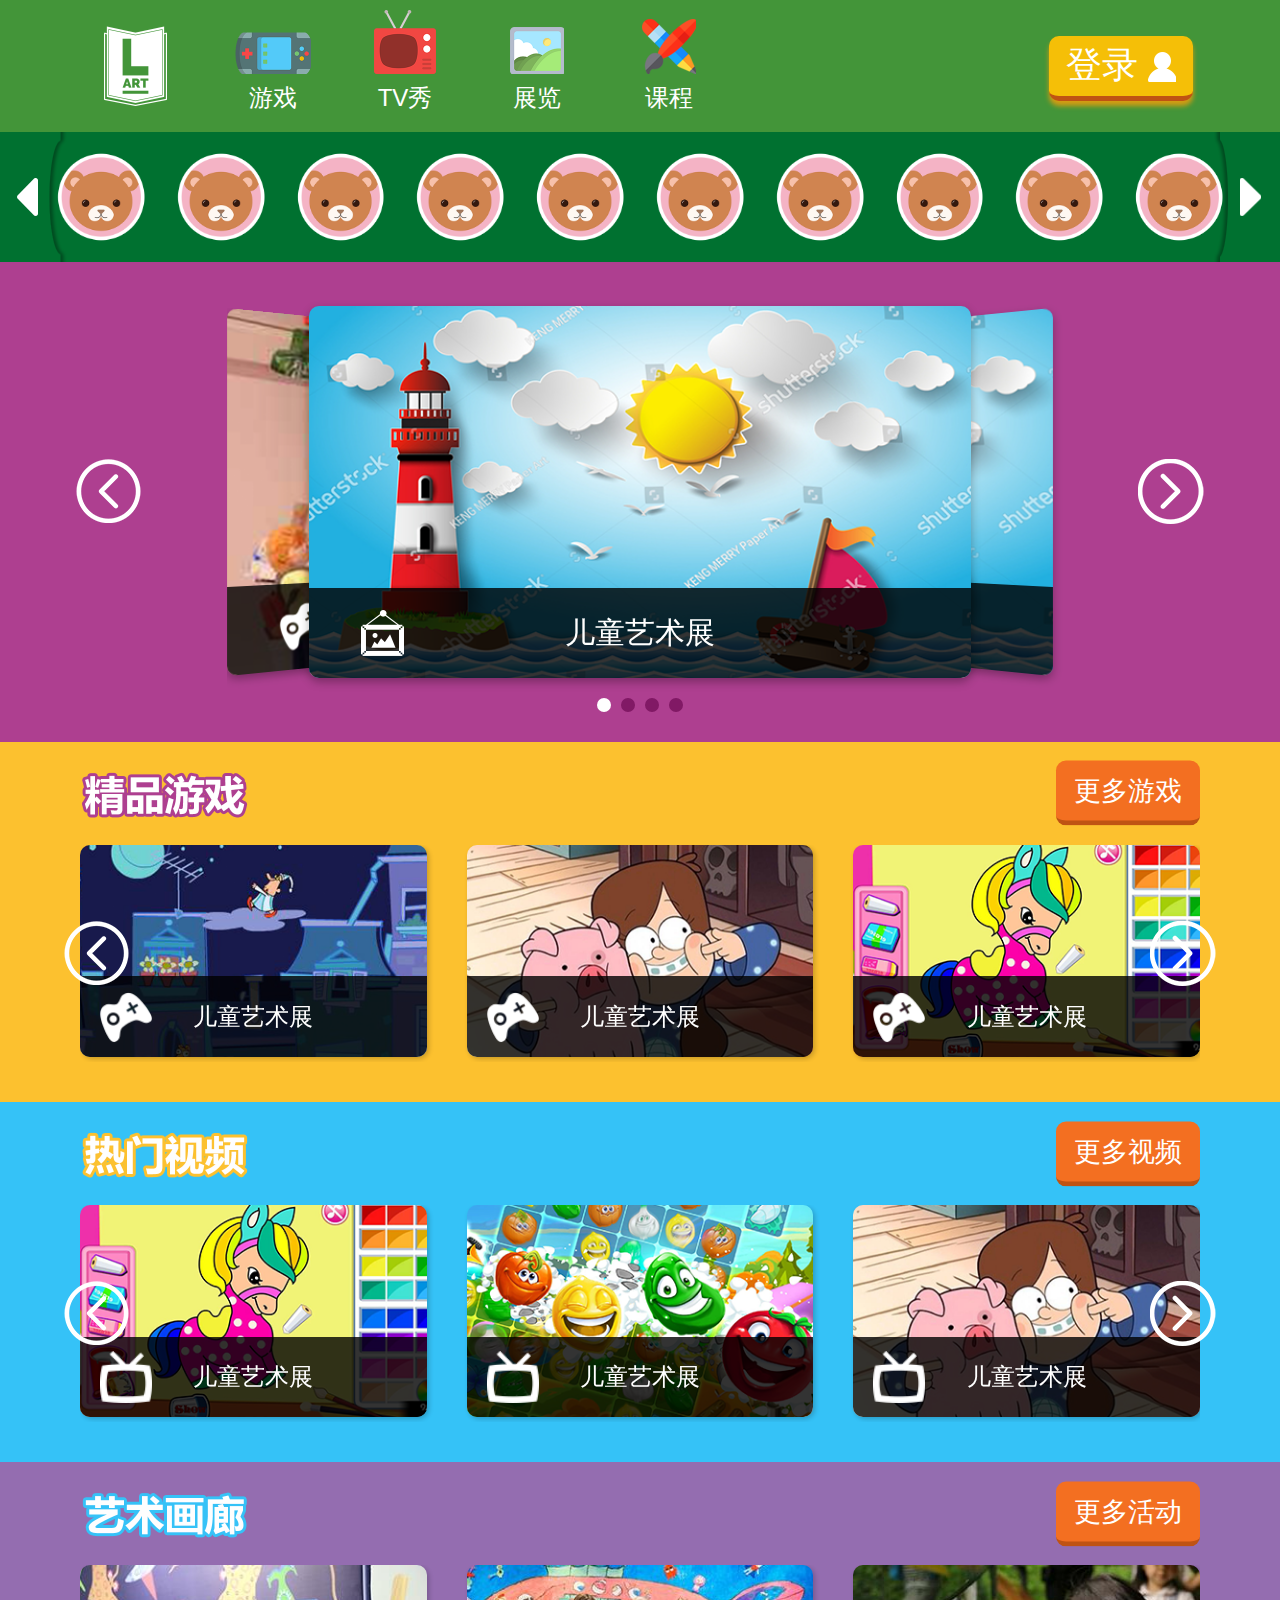
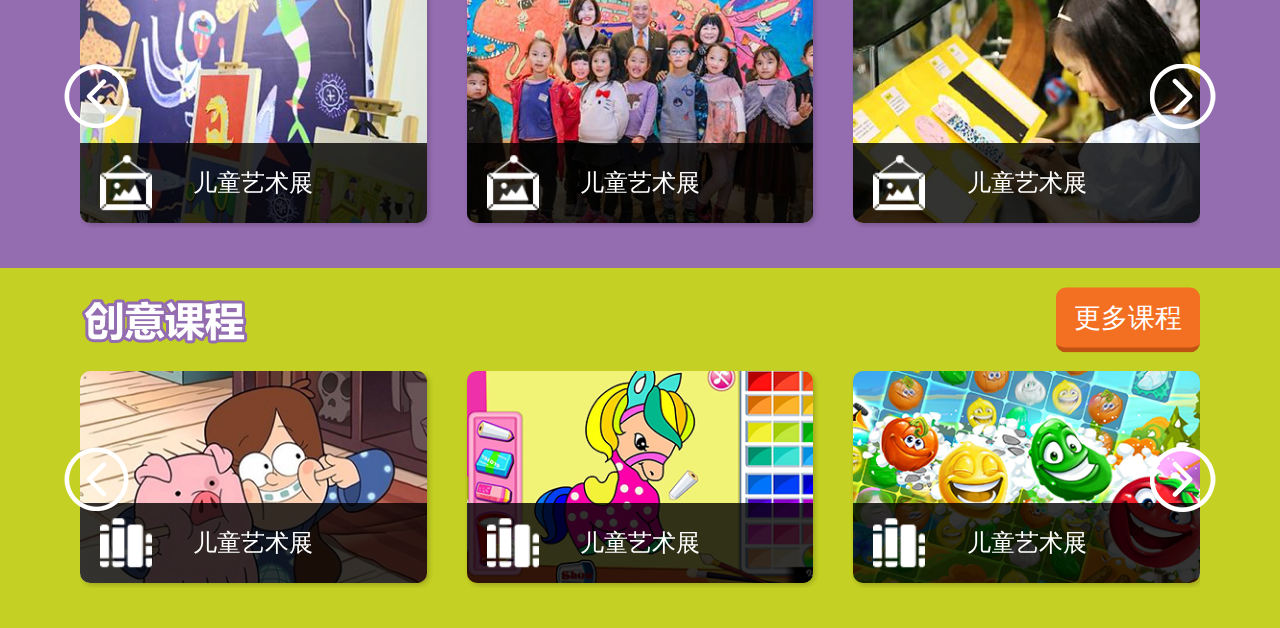
==== index.html @ adcaaec5 "课程和所有课程页面" ====
<!DOCTYPE html>
<html lang="en">
<head>
    <meta charset="UTF-8">
    <meta name="viewport" content="width=device-width, user-scalable=no, initial-scale=1.0, maximum-scale=1.0, minimum-scale=1.0">
    <meta http-equiv="X-UA-Compatible" content="ie=edge" />
    <title>Title</title>
    <link rel="stylesheet" href="./resource/styles/css/common.css">
    <link rel="stylesheet" href="./resource/styles/css/carousel.css">
    <link rel="stylesheet" href="./resource/styles/css/swiper.css">
    <link rel="stylesheet" href="./resource/styles/css/index.css">
    <script type="text/javascript" src="resource/js/modernizr-carousel.js"></script>
    <script src="resource/js/jquery.min.js"></script>
    <script src="resource/js/common/common.js"></script>
    <script src="resource/js/swiper.min.js"></script>
</head>
<body>
    <!--header-->
    <div class="header">
        <div class="header-kids container">
            <div class="navBar fl">
                <div class="logo">
                    <a href="index.html">
                        <img src="resource/images/logo.png" alt="logo">
                    </a>
                </div>
                <ul class="nav-link">
                    <li>
                        <a href="">
                            <i class="nav-icon">
                                <img src="resource/images/game.png" alt="game">
                            </i>
                            <span>游戏</span>
                        </a>
                    </li>
                    <li>
                        <a href="">
                            <i class="nav-icon">
                                <img src="resource/images/video.png" alt="TV">
                            </i>
                            <span>TV秀</span>
                        </a>
                    </li>
                    <li>
                        <a href="">
                            <i class="nav-icon">
                                <img src="resource/images/gallery.png" alt="gallery">
                            </i>
                            <span>展览</span>
                        </a>
                    </li>
                    <li>
                        <a href="lesson.html">
                            <i class="nav-icon">
                                <img src="resource/images/course.png" alt="course">
                            </i>
                            <span>课程</span>
                        </a>
                    </li>
                </ul>
            </div>
            <div class="login fr">
                <a href="login.html" class="btn kids-btn login-btn">
                    <span>登录</span>
                    <i>
                        <img src="resource/images/login-user.png" alt="i-user">
                    </i>
                </a>
            </div>
        </div>
    </div>
    <!--navigation-->
    <div class="kids-nav">
        <div class="swiper-container" id="topNav">
            <div class="swiper-wrapper">
                <div class="swiper-slide">
                    <a href="video.html">
                        <img src="resource/images/navbar1.png">
                    </a>
                </div>
                <div class="swiper-slide">
                    <a href="video.html">
                        <img src="resource/images/navbar1.png">
                    </a>
                </div>
                <div class="swiper-slide">
                    <a href="video.html">
                        <img src="resource/images/navbar1.png">
                    </a>
                </div>
                <div class="swiper-slide">
                    <a href="video.html">
                        <img src="resource/images/navbar1.png">
                    </a>
                </div>
                <div class="swiper-slide">
                    <a href="video.html">
                        <img src="resource/images/navbar1.png">
                    </a>
                </div>
                <div class="swiper-slide">
                    <a href="video.html">
                        <img src="resource/images/navbar1.png">
                    </a>
                </div>
                <div class="swiper-slide">
                    <a href="video.html">
                        <img src="resource/images/navbar1.png">
                    </a>
                </div>
                <div class="swiper-slide">
                    <a href="video.html">
                        <img src="resource/images/navbar1.png">
                    </a>
                </div>
                <div class="swiper-slide">
                    <a href="video.html">
                        <img src="resource/images/navbar1.png">
                    </a>
                </div>
                <div class="swiper-slide">
                    <a href="video.html">
                        <img src="resource/images/navbar1.png">
                    </a>
                </div>
                <div class="swiper-slide">
                    <a href="video.html">
                        <img src="resource/images/navbar1.png">
                    </a>
                </div>
            </div>
            <!-- Add Arrows -->
            <div class="page-Arrows">
                <span class="swiper-button-next">
                    <i class="i-arrows"></i>
                </span>
                <span class="swiper-button-prev">
                    <i class="i-arrows"></i>
                </span>
            </div>
        </div>
        <script type="text/javascript">
            var swiperNav = new Swiper('#topNav', {
                slidesPerView: 9,
                spaceBetween: 30,
                slidesPerGroup: 3,
                loop: false,
                loopFillGroupWithBlank: true,
                freeMode: true,
                pagination: {
                    el: '.swiper-pagination',
                    clickable: true,
                },
                breakpoints: {
                    1920:{
                        slidesPerView: 10,
                        spaceBetween: 30,
                    },
                    1200:{
                        slidesPerView: 8,
                        spaceBetween: 30,
                    },
                    1024: {
                        slidesPerView: 7,
                        spaceBetween: 20,
                    },
                    768: {
                        slidesPerView: 7,
                        spaceBetween: 20,
                    },
                    640: {
                        slidesPerView: 5,
                        spaceBetween: 20,
                    },
                    320: {
                        slidesPerView: 5,
                        spaceBetween: 20,
                    }
                },
                navigation: {
                    nextEl: '.swiper-button-next',
                    prevEl: '.swiper-button-prev',
                },
            });
            // set navbar img height
            $('#topNav .swiper-wrapper .swiper-slide a img').css({'width': '100%'});
        </script>
    </div>
    <!--banner-->
    <div class="banner">
        <div id="dg-container" class="dg-container container">
            <div class="dg-wrapper">
                <a href="#">
                    <p class="img_part">
                        <img src="resource/images/banner/banner1.png">
                    </p>
                    <p class="title">
                        <img src="resource/images/i-gallery.png">
                        <span>儿童艺术展</span>
                    </p>
                </a>
                <a href="#">
                    <p class="img_part">
                        <img src="resource/images/banner/banner1.png">
                    </p>
                    <p class="title">
                        <img src="resource/images/i-gallery.png">
                        <span>儿童艺术展</span>
                    </p>
                </a>
                <a href="#">
                    <p class="img_part">
                        <img src="resource/images/banner/banner2.png">
                    </p>
                    <p class="title">
                        <img src="resource/images/i-video.png">
                        <span>儿童艺术展</span>
                    </p>
                </a>
                <a href="#">
                    <p class="img_part">
                        <img src="resource/images/banner/banner3.png">
                    </p>
                    <p class="title">
                        <img src="resource/images/i-game.png">
                        <span>儿童艺术展</span>
                    </p>
                </a>
            </div>
            <nav>
                <span class="dg-prev"></span>
                <span class="dg-next"></span>
            </nav>
            <ul class="page-circle"></ul>
        </div>
        <script type="text/javascript">
            //设置bannner轮播的高度
            if(!IsPC()){
                var res= $('#dg-container .dg-wrapper a');
                res.parent().css('height',res.height());
            }
        </script>
    </div>
    <!--greatest games-->
    <div class="category best-games">
        <div class="scope container">
            <div class="title">
                <p>
                    <img src="resource/images/best-games.png">
                </p>
                <a href="video.html" class="btn kids-btn">更多游戏</a>
            </div>
            <div class="scope-slider">
                <div class="swiper-container" id="games">
                    <div class="swiper-wrapper">
                        <div class="swiper-slide">
                            <a href="video.html">
                                <p class="image">
                                    <img src="resource/images/k5.png">
                                </p>
                                <p class="text">
                                    <img src="resource/images/i-game.png">
                                    <span>儿童艺术展</span>
                                </p>
                            </a>
                        </div>
                        <div class="swiper-slide">
                            <a href="video.html">
                                <p class="image">
                                    <img src="resource/images/k1.png">
                                </p>
                                <p class="text">
                                    <img src="resource/images/i-game.png">
                                    <span>儿童艺术展</span>
                                </p>
                            </a>
                        </div>
                        <div class="swiper-slide">
                            <a href="video.html">
                                <p class="image">
                                    <img src="resource/images/k2.png">
                                </p>
                                <p class="text">
                                    <img src="resource/images/i-game.png">
                                    <span>儿童艺术展</span>
                                </p>
                            </a>
                        </div>
                    </div>
                    <!-- Add Arrows -->
                    <div class="swiper-button-next"></div>
                    <div class="swiper-button-prev"></div>
                </div>
                <!--add btn-->
                <label class="prev-btn"></label>
                <label class="next-btn"></label>
            </div>
        </div>
    </div>
    <!--hot videos-->
    <div class="category hot-videos">
        <div class="scope container">
            <div class="title">
                <p>
                    <img src="resource/images/hot-videos.png">
                </p>
                <a href="#" class="btn kids-btn">更多视频</a>
            </div>
            <div class="scope-slider">
                <div class="swiper-container" id="videos">
                    <div class="swiper-wrapper">
                        <div class="swiper-slide">
                            <a href="video.html">
                                <p class="image">
                                    <img src="resource/images/k2.png">
                                </p>
                                <p class="text">
                                    <img src="resource/images/i-video.png">
                                    <span>儿童艺术展</span>
                                </p>
                            </a>
                        </div>
                        <div class="swiper-slide">
                            <a href="video.html">
                                <p class="image">
                                    <img src="resource/images/k4.png">
                                </p>
                                <p class="text">
                                    <img src="resource/images/i-video.png">
                                    <span>儿童艺术展</span>
                                </p>
                            </a>
                        </div>
                        <div class="swiper-slide">
                            <a href="video.html">
                                <p class="image">
                                    <img src="resource/images/k1.png">
                                </p>
                                <p class="text">
                                    <img src="resource/images/i-video.png">
                                    <span>儿童艺术展</span>
                                </p>
                            </a>
                        </div>
                    </div>
                    <!-- Add Arrows -->
                    <div class="swiper-button-next"></div>
                    <div class="swiper-button-prev"></div>
                </div>
                <!--add btn-->
                <label class="prev-btn"></label>
                <label class="next-btn"></label>
            </div>
        </div>
    </div>
    <!--art gallery-->
    <div class="category art-gallery">
        <div class="scope container">
            <div class="title">
                <p>
                    <img src="resource/images/art-gallery.png">
                </p>
                <a href="#" class="btn kids-btn">更多活动</a>
            </div>
            <div class="scope-slider">
                <div class="swiper-container" id="gallery">
                    <div class="swiper-wrapper">
                        <div class="swiper-slide">
                            <a href="video.html">
                                <p class="image">
                                    <img src="resource/images/gallery-1.jpg">
                                </p>
                                <p class="text">
                                    <img src="resource/images/i-gallery.png">
                                    <span>儿童艺术展</span>
                                </p>
                            </a>
                        </div>
                        <div class="swiper-slide">
                            <a href="video.html">
                                <p class="image">
                                    <img src="resource/images/gallery-2.jpg">
                                </p>
                                <p class="text">
                                    <img src="resource/images/i-gallery.png">
                                    <span>儿童艺术展</span>
                                </p>
                            </a>
                        </div>
                        <div class="swiper-slide">
                            <a href="video.html">
                                <p class="image">
                                    <img src="resource/images/gallery-3.jpg">
                                </p>
                                <p class="text">
                                    <img src="resource/images/i-gallery.png">
                                    <span>儿童艺术展</span>
                                </p>
                            </a>
                        </div>
                    </div>
                    <!-- Add Arrows -->
                    <div class="swiper-button-next"></div>
                    <div class="swiper-button-prev"></div>
                </div>
                <!--add btn-->
                <label class="prev-btn"></label>
                <label class="next-btn"></label>
            </div>
        </div>
    </div>
    <!--creative course-->
    <div class="category creative-course">
        <div class="scope container">
            <div class="title">
                <p>
                    <img src="resource/images/creative-course.png">
                </p>
                <a href="#" class="btn kids-btn">更多课程</a>
            </div>
            <div class="scope-slider">
                <div class="swiper-container" id="course">
                    <div class="swiper-wrapper">
                        <div class="swiper-slide">
                            <a href="video.html">
                                <p class="image">
                                    <img src="resource/images/k1.png">
                                </p>
                                <p class="text">
                                    <img src="resource/images/i-course.png">
                                    <span>儿童艺术展</span>
                                </p>
                            </a>
                        </div>
                        <div class="swiper-slide">
                            <a href="video.html">
                                <p class="image">
                                    <img src="resource/images/k2.png">
                                </p>
                                <p class="text">
                                    <img src="resource/images/i-course.png">
                                    <span>儿童艺术展</span>
                                </p>
                            </a>
                        </div>
                        <div class="swiper-slide">
                            <a href="video.html">
                                <p class="image">
                                    <img src="resource/images/k4.png">
                                </p>
                                <p class="text">
                                    <img src="resource/images/i-course.png">
                                    <span>儿童艺术展</span>
                                </p>
                            </a>
                        </div>
                    </div>
                    <!-- Add Arrows -->
                    <div class="swiper-button-next"></div>
                    <div class="swiper-button-prev"></div>
                </div>
                <!--add btn-->
                <label class="prev-btn"></label>
                <label class="next-btn"></label>
            </div>
        </div>
    </div>
    <!--footer-->
    <div class="footer"></div>
</body>
</html>
<script src="resource/js/jquery.gallery.js"></script>
<script>
    $('#dg-container').gallery({
        current: 0,
//                autoplay: true,
        interval	: 3000
    });
    // screen onchange
    $(window).resize(function(){
        if(!IsPC()){
            var res= $('#dg-container .dg-wrapper a');
            res.parent().css('height',res.height());
        }
    });
    var swiperObj={
        slidesPerView: 2.5,
        spaceBetween: 40,
        slidesPerGroup: 1,
        loop: false,
        loopFillGroupWithBlank: true,
        freeMode: true,
        pagination: {
            el: '.swiper-pagination',
            clickable: true,
        },
        navigation: {
            nextEl: '.swiper-button-next',
            prevEl: '.swiper-button-prev',
        },
    };
    if (IsPC()){
        swiperObj.slidesPerView=3;
    }
    var swiperGames = new Swiper('#games',swiperObj);
    var swiperVideo = new Swiper('#videos',swiperObj);
    var swiperGallery = new Swiper('#gallery',swiperObj);
    var swiperCourse = new Swiper('#course',swiperObj);
    //category click
    $('.category .scope-slider label.prev-btn').click(function () {
       $(this).parent().find('.swiper-button-prev').click();
    });
    $('.category .scope-slider label.next-btn').click(function () {

        $(this).parent().find('.swiper-button-next').click();
    });
    //category a tag delay 0.3s jump
    $('.category .scope .title a').attr('onclick','return false').on('click',function () {
        var res=$(this).attr('href');
        setTimeout(function () {
            location.href='/'+res;
        },300)

    });
</script>
---- resource/styles/css/common.css ----
body,
ol,
ul,
h1,
h2,
h3,
h4,
h5,
h6,
div,
p,
span,
th,
td,
dl,
dd,
form,
fieldset,
legend,
input,
textarea,
select {
  margin: 0;
  padding: 0;
  box-sizing: border-box;
}
body {
  font-family: "微软雅黑", Microsoft YaHei, Arial, sans-serif;
  font-size: 16px;
  color: #fff;
  -webkit-text-size-adjust: 100%;
}
h1,
h2,
h3,
h4,
h5,
h6 {
  font-weight: normal;
}
a {
  color: #fff;
  text-decoration: none;
}
a:hover {
  color: #fff;
  text-decoration: none;
}
ul,
ol {
  list-style: none;
  text-align: center;
}
img {
  border: 0;
  vertical-align: middle;
}
table {
  border-collapse: collapse;
  border-spacing: 0;
}
p {
  word-wrap: break-word;
}
.fr {
  float: right;
}
.fl {
  float: left;
}
.clearfix:after {
  content: "";
  display: block;
  height: 0;
  clear: both;
}
textarea {
  overflow: auto;
  resize: none;
}
input {
  height: 40px;
  padding: 10px 20px;
}
input,
textarea {
  outline: none;
}
.btn {
  display: inline-block;
  cursor: pointer;
  text-align: center;
  vertical-align: middle;
  white-space: nowrap;
}
.kids-btn {
  width: 144px;
  height: 60px;
  line-height: 60px;
  font-size: 27px;
  background: #F36F21;
  border-bottom: 5px solid #BF5313;
  border-radius: 10px;
  -webkit-transition: all 0.1s;
  transition: all 0.1s;
}
.kids-btn:active {
  border-bottom-width: 0;
}
.btn-lg {
  padding: 15px 30px;
  font-size: 24px;
  border-radius: 6px;
}
.btn-md {
  padding: 10px 20px;
  font-size: 18px;
  border-radius: 5px;
}
.btn-sm {
  padding: 5px 10px;
  border-radius: 4px;
}
@media (min-width: 1025px) {
  .container {
    width: 1200px;
    margin: 0 auto;
  }
  a,
  img,
  button,
  span,
  label,
  input,
  textarea {
    -webkit-tap-highlight-color: rgba(255, 255, 255, 0);
  }
  .header {
    background: #439539;
  }
  .header .header-kids {
    width: 90%;
    margin: 0 auto;
    height: 132px;
  }
  .header .header-kids .navBar {
    height: 90px;
  }
  .header .header-kids .navBar .logo {
    float: left;
    margin: 26px 40px 0 40px;
  }
  .header .header-kids .navBar .logo a {
    display: block;
  }
  .header .header-kids .navBar .logo a img {
    height: 80px;
  }
  .header .header-kids .navBar .nav-link {
    float: left;
  }
  .header .header-kids .navBar .nav-link li {
    float: left;
  }
  .header .header-kids .navBar .nav-link li a {
    display: block;
    height: 132px;
  }
  .header .header-kids .navBar .nav-link li a:hover {
    background: #fff;
    color: #007130;
  }
  .header .header-kids .navBar .nav-link li a .nav-icon {
    display: table-cell;
    width: 132px;
    height: 74px;
    text-align: center;
    vertical-align: bottom;
  }
  .header .header-kids .navBar .nav-link li a .nav-icon img {
    height: auto;
  }
  .header .header-kids .navBar .nav-link li a span {
    display: block;
    margin-top: 8px;
    font-size: 24px;
    text-align: center;
  }
  .header .header-kids .login {
    margin: 36px 23px 0 0;
  }
  .header .header-kids .login a {
    line-height: 57px;
    font-size: 36px;
    background: #F5BF07;
    box-shadow: 0 5px 5px #D59C12;
  }
  .header .header-kids .login a:hover {
    background: #e1b41b;
  }
  .kids-nav {
    background: #007130;
  }
  .kids-nav .swiper-container {
    width: 100%;
    padding: 20px 56px;
    box-sizing: border-box;
  }
  .kids-nav .swiper-container .swiper-wrapper .swiper-slide a {
    display: block;
  }
  .kids-nav .swiper-container .page-Arrows span {
    width: 68px;
    top: 0;
    height: 100%;
    transform: none;
    text-align: center;
    -webkit-background-size: cover;
    background-size: cover;
  }
  .kids-nav .swiper-container .page-Arrows span i {
    position: absolute;
    width: 21px;
    height: 38px;
    top: 50%;
    transform: translateY(-50%);
  }
  .kids-nav .swiper-container .page-Arrows .swiper-button-next {
    right: -1px;
    background: url("../../images/nav-r-bg.png") no-repeat center;
  }
  .kids-nav .swiper-container .page-Arrows .swiper-button-next .i-arrows {
    right: 20px;
    background: url("../../images/right-angle.png") no-repeat center;
  }
  .kids-nav .swiper-container .page-Arrows .swiper-button-next .i-arrows:active {
    background: url("../../images/right-angle-g.png");
  }
  .kids-nav .swiper-container .page-Arrows .swiper-button-prev {
    left: -1px;
    background: url("../../images/nav-l-bg.png") no-repeat center;
  }
  .kids-nav .swiper-container .page-Arrows .swiper-button-prev .i-arrows {
    left: 18px;
    background: url("../../images/left-angle.png") no-repeat center;
  }
  .kids-nav .swiper-container .page-Arrows .swiper-button-prev .i-arrows:active {
    background: url("../../images/left-angle-g.png");
  }
}
@media (min-width: 768px) and (max-width: 1024px) {
  a,
  img,
  button,
  span,
  label,
  input,
  textarea {
    -webkit-tap-highlight-color: rgba(255, 255, 255, 0);
  }
  .header {
    background: #439539;
  }
  .header .header-kids {
    height: 132px;
  }
  .header .header-kids .navBar {
    height: 90px;
  }
  .header .header-kids .navBar .logo {
    float: left;
    margin: 26px 40px 0 40px;
  }
  .header .header-kids .navBar .logo a {
    display: block;
  }
  .header .header-kids .navBar .logo a img {
    height: 80px;
  }
  .header .header-kids .navBar .nav-link {
    float: left;
  }
  .header .header-kids .navBar .nav-link li {
    float: left;
  }
  .header .header-kids .navBar .nav-link li a {
    display: block;
    height: 132px;
  }
  .header .header-kids .navBar .nav-link li a:hover {
    background: #fff;
    color: #007130;
  }
  .header .header-kids .navBar .nav-link li a .nav-icon {
    display: table-cell;
    width: 132px;
    height: 74px;
    text-align: center;
    vertical-align: bottom;
  }
  .header .header-kids .navBar .nav-link li a .nav-icon img {
    height: auto;
  }
  .header .header-kids .navBar .nav-link li a span {
    display: block;
    margin-top: 8px;
    font-size: 24px;
    text-align: center;
  }
  .header .header-kids .login {
    margin: 36px 23px 0 0;
  }
  .header .header-kids .login a {
    line-height: 57px;
    font-size: 36px;
    background: #F5BF07;
    box-shadow: 0 5px 5px #D59C12;
  }
  .header .header-kids .login a:hover {
    background: #e1b41b;
  }
  .kids-nav {
    background: #007130;
  }
  .kids-nav .swiper-container {
    width: 100%;
    padding: 20px 56px;
    box-sizing: border-box;
  }
  .kids-nav .swiper-container .swiper-wrapper .swiper-slide a {
    display: block;
  }
  .kids-nav .swiper-container .page-Arrows span {
    width: 68px;
    top: 0;
    height: 100%;
    transform: none;
    text-align: center;
    -webkit-background-size: cover;
    background-size: cover;
  }
  .kids-nav .swiper-container .page-Arrows span i {
    position: absolute;
    width: 21px;
    height: 38px;
    top: 50%;
    transform: translateY(-50%);
  }
  .kids-nav .swiper-container .page-Arrows .swiper-button-next {
    right: -1px;
    background: url("../../images/nav-r-bg.png") no-repeat center;
  }
  .kids-nav .swiper-container .page-Arrows .swiper-button-next .i-arrows {
    right: 20px;
    background: url("../../images/right-angle.png") no-repeat center;
  }
  .kids-nav .swiper-container .page-Arrows .swiper-button-next .i-arrows:active {
    background: url("../../images/right-angle-g.png");
  }
  .kids-nav .swiper-container .page-Arrows .swiper-button-prev {
    left: -1px;
    background: url("../../images/nav-l-bg.png") no-repeat center;
  }
  .kids-nav .swiper-container .page-Arrows .swiper-button-prev .i-arrows {
    left: 18px;
    background: url("../../images/left-angle.png") no-repeat center;
  }
  .kids-nav .swiper-container .page-Arrows .swiper-button-prev .i-arrows:active {
    background: url("../../images/left-angle-g.png");
  }
}
@media (min-width: 768px) and (max-width: 850px) {
  .header .header-kids .navBar .nav-link li a .nav-icon {
    width: 104px;
  }
}
---- resource/styles/css/carousel.css ----
.dg-container {
	width: 100%;
	padding: 44px 0 64px 0;
	position: relative;
}

.dg-wrapper {
	width: 62%;
	margin: 0 auto;
	position: relative;
	-webkit-transform-style: preserve-3d;
	-moz-transform-style: preserve-3d;
	-o-transform-style: preserve-3d;
	-ms-transform-style: preserve-3d;
	transform-style: preserve-3d;
	-webkit-perspective: 1000px;
	-moz-perspective: 1000px;
	-o-perspective: 1000px;
	-ms-perspective: 1000px;
	perspective: 1000px;
}

.dg-wrapper a {
	width: 100%;
	display: block;
	position: absolute;
	left: 0;
	top: 0;
	border-radius: 10px;
	overflow: hidden;
	box-shadow: 0px 4px 10px rgba(0,0,0,0.3);
}

.dg-wrapper a.dg-transition {
	-webkit-transition: all 0.5s ease-in-out;
	-moz-transition: all 0.5s ease-in-out;
	-o-transition: all 0.5s ease-in-out;
	-ms-transition: all 0.5s ease-in-out;
	transition: all 0.5s ease-in-out;
}
.dg-wrapper a img {
	display: block;
	width: 100%;
}

.dg-wrapper a div {
	font-style: italic;
	text-align: center;
	line-height: 50px;
	text-shadow: 1px 1px 1px rgba(255,255,255,0.5);
	color: #333;
	font-size: 16px;
	width: 100%;
	bottom: -55px;
	display: none;
	position: absolute;
}

.dg-wrapper a.dg-center div {
	display: block;
}

.dg-container nav {
	/*width: 58px;*/
	/*position: absolute;*/
	/*z-index: 1000;*/
	/*bottom: 40px;*/
	/*left: 50%;*/
	/*margin-left: -29px;*/
}

.dg-container nav span {
	z-index: 9999;
	position: absolute;
	top: 50%;
	cursor: pointer;
	width: 66px;
	height: 66px;
	transform: translateY(-50%);
}
.dg-container nav span:active {
	outline: none;
}
.dg-container nav .dg-prev {
	left: 3%;
	background: transparent url(../../images/banner/prev.png) no-repeat center;
}

.dg-container nav .dg-prev:active {
	background: transparent url(../../images/banner/prev-g.png);
}

.dg-container nav .dg-next {
	right: 3%;
	background: transparent url(../../images/banner/next.png) no-repeat center;
}

.dg-container nav .dg-next:active {
	background: transparent url(../../images/banner/next-g.png);
}

.dg-container .page-circle {
	position: absolute;
	bottom: 28px;
	left: 50%;
	transform: translate(-50%);
}
.dg-container .page-circle li {
	float: left;
	width: 14px;
	height: 14px;
	margin: 0 5px;
	cursor: pointer;
	background: #811965;
	border-radius: 50%;
}
.dg-container .page-circle .active {
	background: #fff;
}
---- resource/styles/css/index.css ----
@media (min-width: 1025px) {
  .banner {
    background: #ae3f90;
    padding: 44px 0 64px 0;
  }
  .banner .dg-container {
    width: 1200px;
    padding: 0;
  }
  .banner .dg-container .dg-wrapper {
    width: 662px;
    height: 372px;
  }
  .banner .dg-container .dg-wrapper a {
    width: 662px;
  }
  .banner .dg-container .dg-wrapper a .title {
    position: absolute;
    width: 100%;
    left: 0;
    bottom: 0;
    background: rgba(0, 0, 0, 0.8);
  }
  .banner .dg-container .dg-wrapper a .title img {
    position: absolute;
    width: auto;
    left: 52px;
    top: 50%;
    transform: translateY(-50%);
  }
  .banner .dg-container .dg-wrapper a .title span {
    display: block;
    width: 100%;
    height: 90px;
    font-size: 30px;
    line-height: 90px;
    text-align: center;
  }
  .banner .dg-container .page-circle {
    bottom: -34px;
  }
  .category {
    padding-bottom: 40px;
    background: #FCC12F;
  }
  .category .scope {
    padding: 0 40px;
  }
  .category .scope .title {
    position: relative;
    overflow: hidden;
    padding: 23px 0 25px 0;
  }
  .category .scope .title p {
    float: left;
    margin-top: 5px;
  }
  .category .scope .title a {
    position: absolute;
    top: 50%;
    right: 0;
    transform: translateY(-50%);
  }
  .category .scope .scope-slider {
    position: relative;
  }
  .category .scope .scope-slider .swiper-container .swiper-wrapper {
    position: relative;
    padding-bottom: 5px;
  }
  .category .scope .scope-slider .swiper-container .swiper-wrapper .swiper-slide {
    border-radius: 10px;
    overflow: hidden;
    box-shadow: 2px 2px 5px rgba(0, 0, 0, 0.2);
  }
  .category .scope .scope-slider .swiper-container .swiper-wrapper .swiper-slide a {
    width: 100%;
    position: relative;
  }
  .category .scope .scope-slider .swiper-container .swiper-wrapper .swiper-slide a p.image img {
    width: 100%;
    vertical-align: bottom;
  }
  .category .scope .scope-slider .swiper-container .swiper-wrapper .swiper-slide a p.text {
    position: absolute;
    width: 100%;
    left: 0;
    bottom: 0;
    padding: 7% 0;
    background: rgba(0, 0, 0, 0.8);
  }
  .category .scope .scope-slider .swiper-container .swiper-wrapper .swiper-slide a p.text img {
    position: absolute;
    width: 15%;
    left: 20px;
    top: 50%;
    transform: translateY(-50%);
  }
  .category .scope .scope-slider .swiper-container .swiper-wrapper .swiper-slide a p.text span {
    display: block;
    font-size: 24px;
  }
  .category .scope .scope-slider .swiper-container .swiper-button-next {
    display: none;
  }
  .category .scope .scope-slider .swiper-container .swiper-button-prev {
    display: none;
  }
  .category .scope .scope-slider label {
    position: absolute;
    width: 66px;
    height: 66px;
    top: 50%;
    z-index: 999;
    cursor: pointer;
    transform: translateY(-50%);
  }
  .category .scope .scope-slider .prev-btn {
    left: -16px;
    background: url("../../images/banner/prev.png") no-repeat center;
  }
  .category .scope .scope-slider .prev-btn:active {
    background: url("../../images/banner/prev-g.png");
  }
  .category .scope .scope-slider .next-btn {
    right: -16px;
    background: url("../../images/banner/next.png") no-repeat center;
  }
  .category .scope .scope-slider .next-btn:active {
    background: url("../../images/banner/next-g.png");
  }
  .hot-videos {
    background: #35C2F7;
  }
  .art-gallery {
    background: #946DB0;
  }
  .creative-course {
    background: #C4D023;
  }
}
@media (min-width: 768px) and (max-width: 1024px) {
  .banner {
    background: #ae3f90;
  }
  .banner .dg-container .dg-wrapper a .title {
    position: absolute;
    width: 100%;
    left: 0;
    bottom: 0;
    background: rgba(0, 0, 0, 0.8);
  }
  .banner .dg-container .dg-wrapper a .title img {
    position: absolute;
    width: auto;
    left: 52px;
    top: 50%;
    transform: translateY(-50%);
  }
  .banner .dg-container .dg-wrapper a .title span {
    display: block;
    width: 100%;
    height: 90px;
    font-size: 30px;
    line-height: 90px;
    text-align: center;
  }
  .category {
    padding-bottom: 40px;
    background: #FCC12F;
  }
  .category .scope {
    padding: 0 40px;
  }
  .category .scope .title {
    position: relative;
    overflow: hidden;
    padding: 23px 0 25px 0;
  }
  .category .scope .title p {
    float: left;
    margin-top: 5px;
  }
  .category .scope .title a {
    position: absolute;
    top: 50%;
    right: 0;
    transform: translateY(-50%);
  }
  .category .scope .scope-slider {
    position: relative;
  }
  .category .scope .scope-slider .swiper-container .swiper-wrapper {
    position: relative;
    padding-bottom: 5px;
  }
  .category .scope .scope-slider .swiper-container .swiper-wrapper .swiper-slide {
    border-radius: 10px;
    overflow: hidden;
    box-shadow: 2px 2px 5px rgba(0, 0, 0, 0.2);
  }
  .category .scope .scope-slider .swiper-container .swiper-wrapper .swiper-slide a {
    position: relative;
  }
  .category .scope .scope-slider .swiper-container .swiper-wrapper .swiper-slide a p.image img {
    width: 100%;
    vertical-align: bottom;
  }
  .category .scope .scope-slider .swiper-container .swiper-wrapper .swiper-slide a p.text {
    position: absolute;
    width: 100%;
    left: 0;
    bottom: 0;
    padding: 7% 0;
    background: rgba(0, 0, 0, 0.8);
  }
  .category .scope .scope-slider .swiper-container .swiper-wrapper .swiper-slide a p.text img {
    position: absolute;
    width: 15%;
    left: 20px;
    top: 50%;
    transform: translateY(-50%);
  }
  .category .scope .scope-slider .swiper-container .swiper-wrapper .swiper-slide a p.text span {
    display: block;
    font-size: 24px;
  }
  .category .scope .scope-slider .swiper-container .swiper-button-next {
    display: none;
  }
  .category .scope .scope-slider .swiper-container .swiper-button-prev {
    display: none;
  }
  .category .scope .scope-slider label {
    position: absolute;
    width: 66px;
    height: 66px;
    top: 50%;
    z-index: 999;
    cursor: pointer;
    transform: translateY(-50%);
  }
  .category .scope .scope-slider .prev-btn {
    left: -16px;
    background: url("../../images/banner/prev.png") no-repeat center;
  }
  .category .scope .scope-slider .prev-btn:active {
    background: url("../../images/banner/prev-g.png");
  }
  .category .scope .scope-slider .next-btn {
    right: -16px;
    background: url("../../images/banner/next.png") no-repeat center;
  }
  .category .scope .scope-slider .next-btn:active {
    background: url("../../images/banner/next-g.png");
  }
  .hot-videos {
    background: #35C2F7;
  }
  .art-gallery {
    background: #946DB0;
  }
  .creative-course {
    background: #C4D023;
  }
}
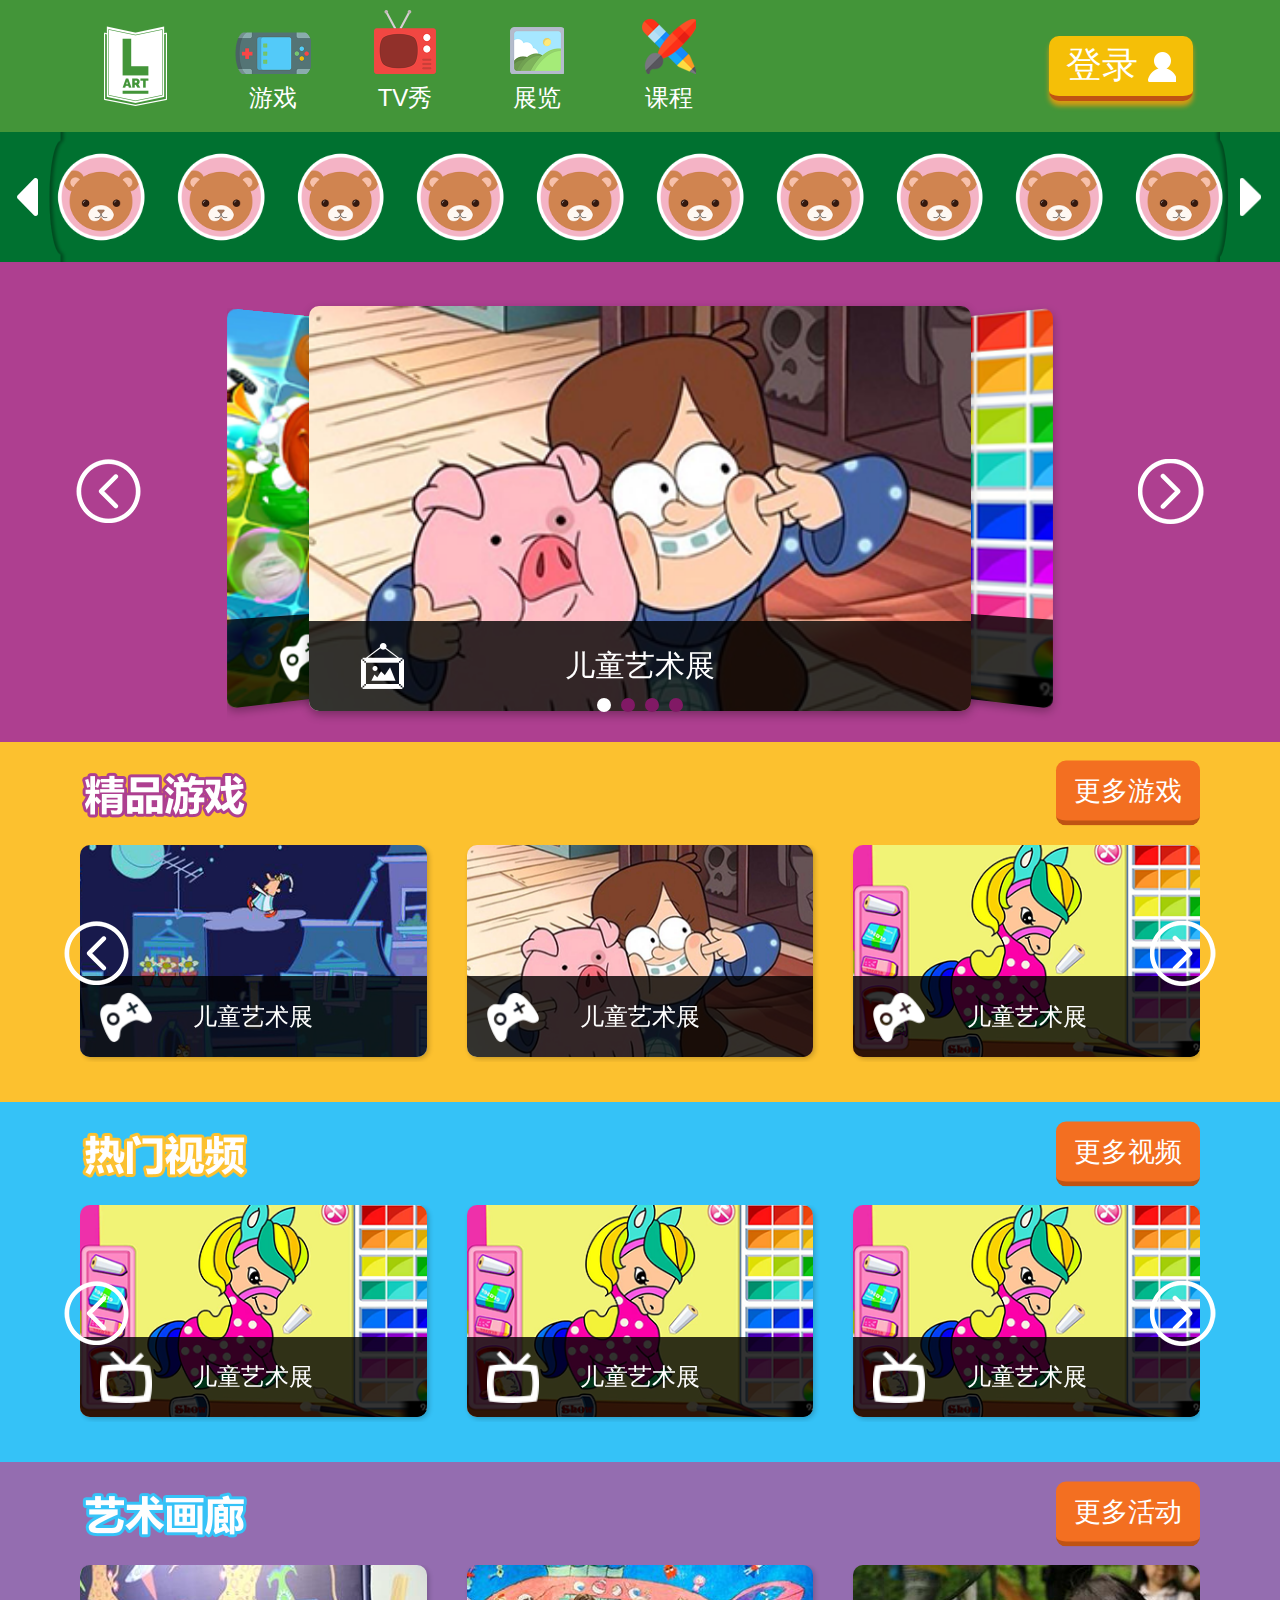
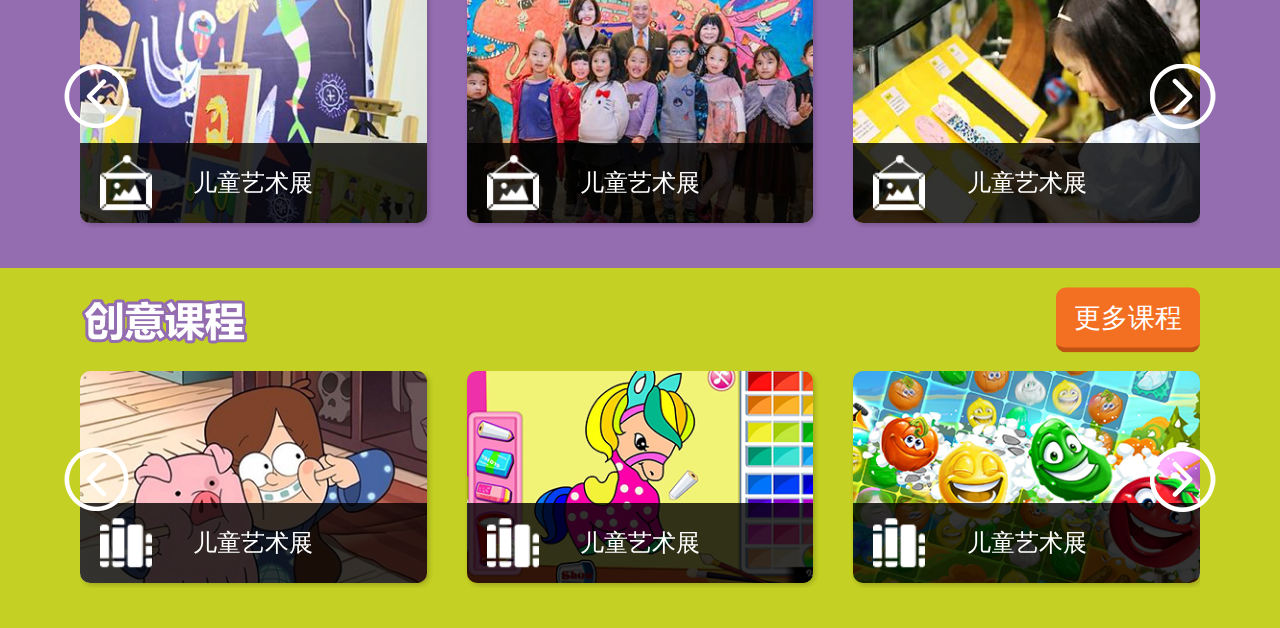
==== commit 3ada43ea: "视频页面播放 课程下拉功能" ====
--- a/index.html
+++ b/index.html
@@ -192,7 +192,7 @@
             <div class="dg-wrapper">
                 <a href="#">
                     <p class="img_part">
-                        <img src="resource/images/banner/banner1.png">
+                        <img src="resource/images/k1.png">
                     </p>
                     <p class="title">
                         <img src="resource/images/i-gallery.png">
@@ -201,7 +201,7 @@
                 </a>
                 <a href="#">
                     <p class="img_part">
-                        <img src="resource/images/banner/banner1.png">
+                        <img src="resource/images/k2.png">
                     </p>
                     <p class="title">
                         <img src="resource/images/i-gallery.png">
@@ -210,7 +210,7 @@
                 </a>
                 <a href="#">
                     <p class="img_part">
-                        <img src="resource/images/banner/banner2.png">
+                        <img src="resource/images/k3.png">
                     </p>
                     <p class="title">
                         <img src="resource/images/i-video.png">
@@ -219,7 +219,7 @@
                 </a>
                 <a href="#">
                     <p class="img_part">
-                        <img src="resource/images/banner/banner3.png">
+                        <img src="resource/images/k4.png">
                     </p>
                     <p class="title">
                         <img src="resource/images/i-game.png">
@@ -309,6 +309,28 @@
             <div class="scope-slider">
                 <div class="swiper-container" id="videos">
                     <div class="swiper-wrapper">
+                        <div class="swiper-slide">
+                            <a href="video.html">
+                                <p class="image">
+                                    <img src="resource/images/k2.png">
+                                </p>
+                                <p class="text">
+                                    <img src="resource/images/i-video.png">
+                                    <span>儿童艺术展</span>
+                                </p>
+                            </a>
+                        </div>
+                        <div class="swiper-slide">
+                            <a href="video.html">
+                                <p class="image">
+                                    <img src="resource/images/k2.png">
+                                </p>
+                                <p class="text">
+                                    <img src="resource/images/i-video.png">
+                                    <span>儿童艺术展</span>
+                                </p>
+                            </a>
+                        </div>
                         <div class="swiper-slide">
                             <a href="video.html">
                                 <p class="image">
@@ -483,22 +505,6 @@
             res.parent().css('height',res.height());
         }
     });
-    var swiperObj={
-        slidesPerView: 2.5,
-        spaceBetween: 40,
-        slidesPerGroup: 1,
-        loop: false,
-        loopFillGroupWithBlank: true,
-        freeMode: true,
-        pagination: {
-            el: '.swiper-pagination',
-            clickable: true,
-        },
-        navigation: {
-            nextEl: '.swiper-button-next',
-            prevEl: '.swiper-button-prev',
-        },
-    };
     if (IsPC()){
         swiperObj.slidesPerView=3;
     }
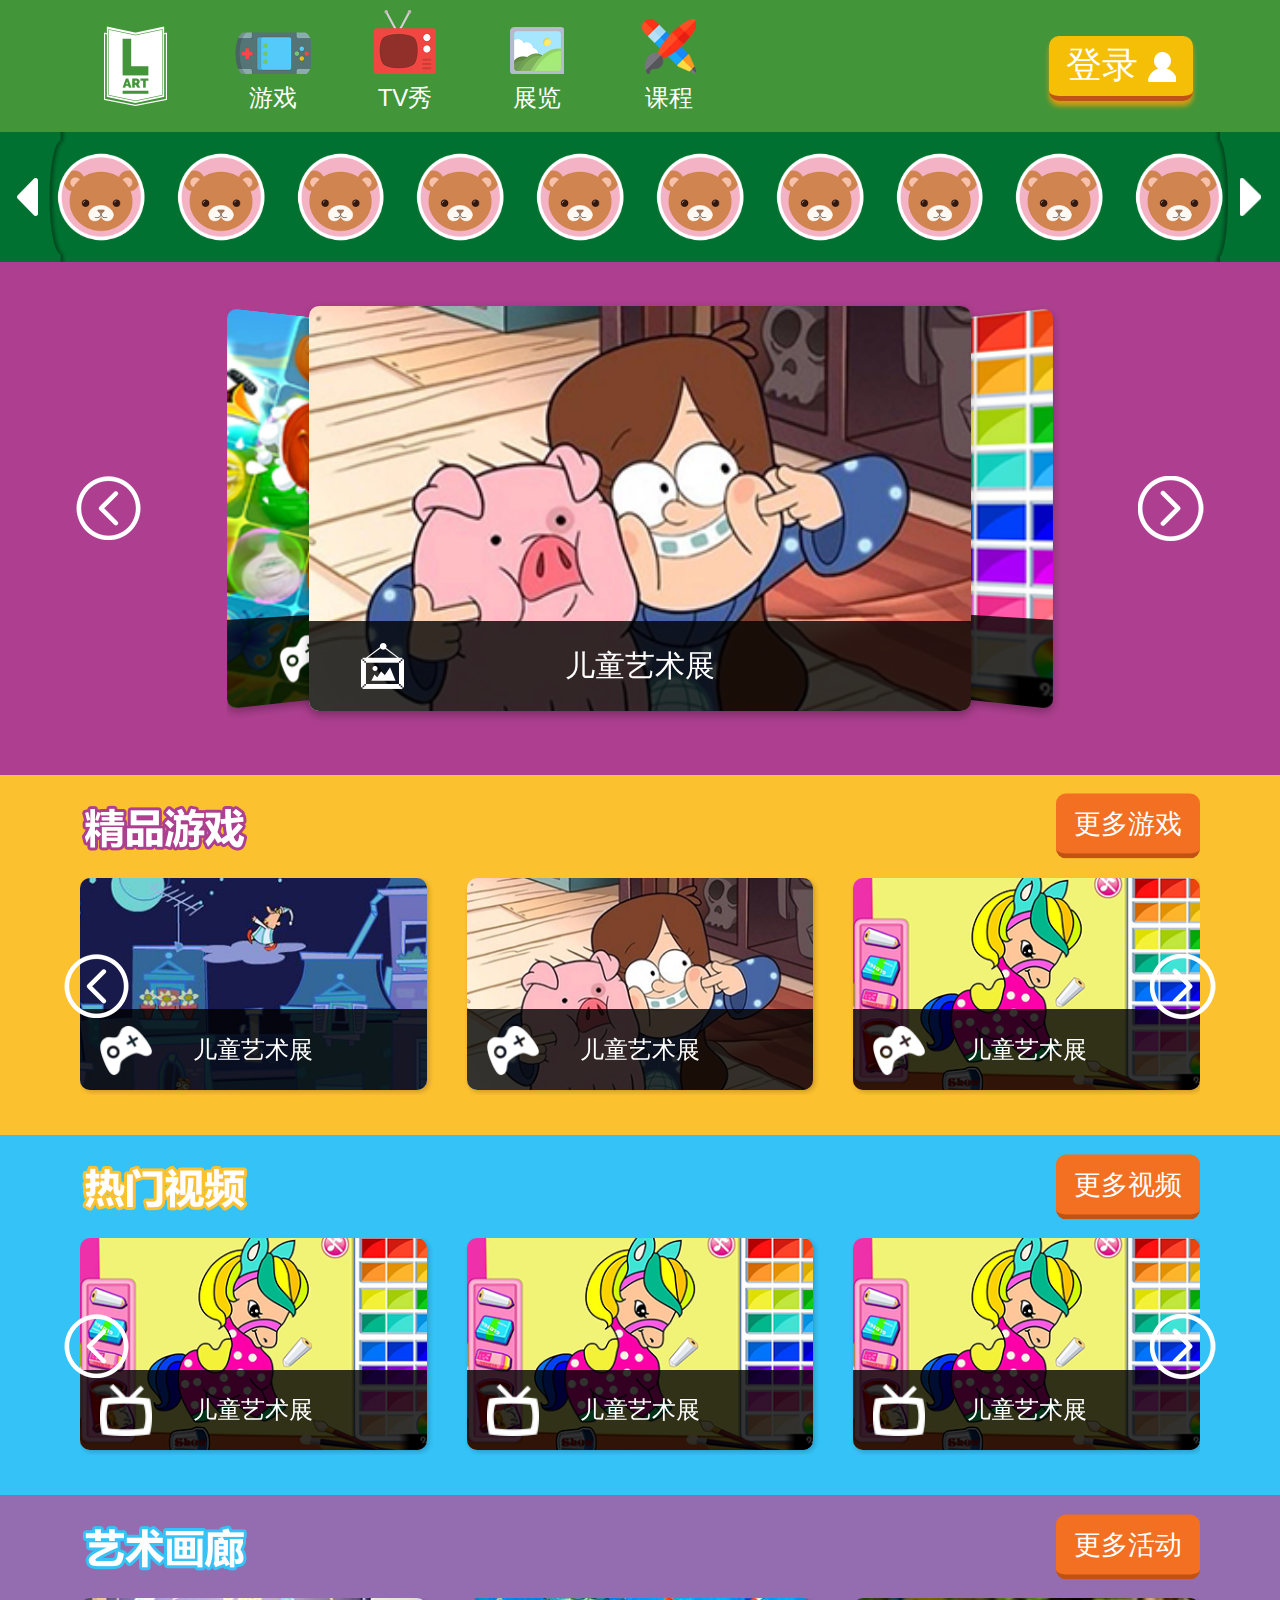
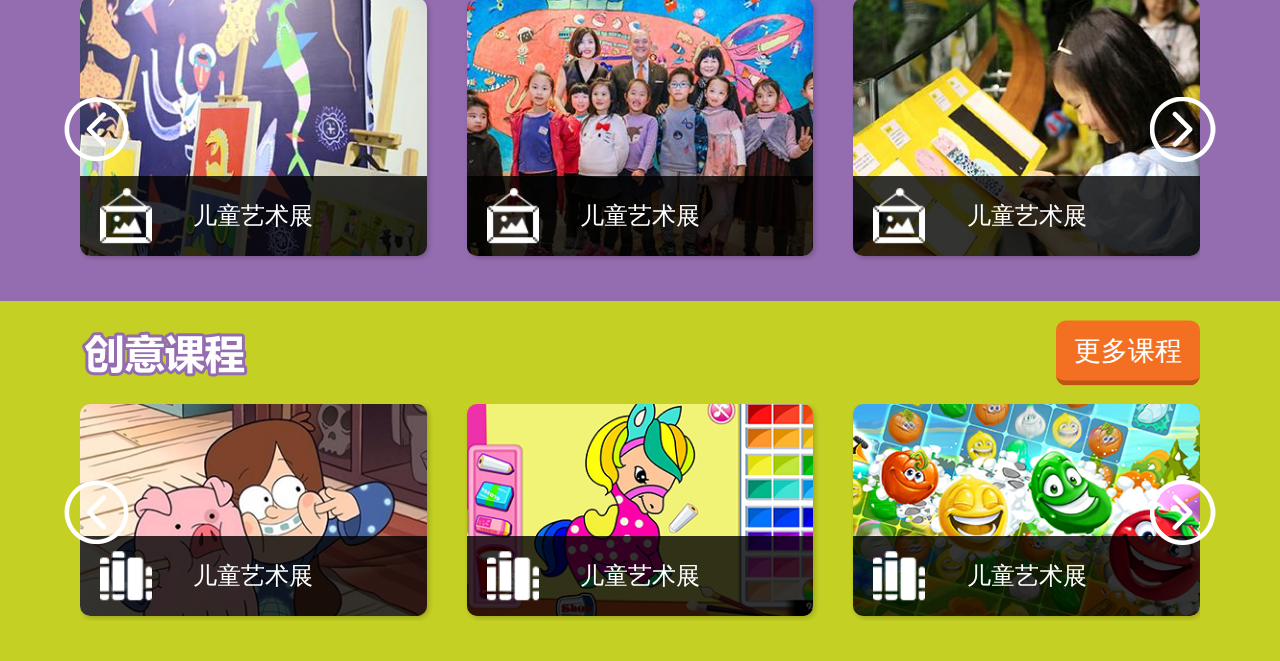
==== commit b179f99c: "gallery 页面" ====
--- a/index.html
+++ b/index.html
@@ -4,15 +4,16 @@
     <meta charset="UTF-8">
     <meta name="viewport" content="width=device-width, user-scalable=no, initial-scale=1.0, maximum-scale=1.0, minimum-scale=1.0">
     <meta http-equiv="X-UA-Compatible" content="ie=edge" />
-    <title>Title</title>
+    <title>首页</title>
     <link rel="stylesheet" href="./resource/styles/css/common.css">
     <link rel="stylesheet" href="./resource/styles/css/carousel.css">
     <link rel="stylesheet" href="./resource/styles/css/swiper.css">
     <link rel="stylesheet" href="./resource/styles/css/index.css">
+    <script src="resource/js/common/common.js"></script>
     <script type="text/javascript" src="resource/js/modernizr-carousel.js"></script>
     <script src="resource/js/jquery.min.js"></script>
-    <script src="resource/js/common/common.js"></script>
     <script src="resource/js/swiper.min.js"></script>
+    <script src="resource/js/jquery.gallery.js"></script>
 </head>
 <body>
     <!--header-->
@@ -233,13 +234,6 @@
             </nav>
             <ul class="page-circle"></ul>
         </div>
-        <script type="text/javascript">
-            //设置bannner轮播的高度
-            if(!IsPC()){
-                var res= $('#dg-container .dg-wrapper a');
-                res.parent().css('height',res.height());
-            }
-        </script>
     </div>
     <!--greatest games-->
     <div class="category best-games">
@@ -491,20 +485,23 @@
     <div class="footer"></div>
 </body>
 </html>
-<script src="resource/js/jquery.gallery.js"></script>
+
 <script>
     $('#dg-container').gallery({
         current: 0,
-//                autoplay: true,
+    //  autoplay: true,
         interval	: 3000
     });
     // screen onchange
+    function bannerAutoHeight () {
+        var res= $('#dg-container .dg-wrapper a');
+        return res.parent().css('height',res.height());
+    }
+    bannerAutoHeight ();
     $(window).resize(function(){
-        if(!IsPC()){
-            var res= $('#dg-container .dg-wrapper a');
-            res.parent().css('height',res.height());
-        }
+        bannerAutoHeight ();
     });
+
     if (IsPC()){
         swiperObj.slidesPerView=3;
     }
@@ -512,20 +509,21 @@
     var swiperVideo = new Swiper('#videos',swiperObj);
     var swiperGallery = new Swiper('#gallery',swiperObj);
     var swiperCourse = new Swiper('#course',swiperObj);
+
     //category click
-    $('.category .scope-slider label.prev-btn').click(function () {
-       $(this).parent().find('.swiper-button-prev').click();
+    $('.scope-slider label.prev-btn').click(function () {
+        $(this).parent().find('.swiper-button-prev').click();
     });
-    $('.category .scope-slider label.next-btn').click(function () {
+    $('.scope-slider label.next-btn').click(function () {
 
         $(this).parent().find('.swiper-button-next').click();
     });
+
     //category a tag delay 0.3s jump
     $('.category .scope .title a').attr('onclick','return false').on('click',function () {
         var res=$(this).attr('href');
         setTimeout(function () {
             location.href='/'+res;
         },300)
-
     });
 </script>
--- a/resource/styles/css/index.css
+++ b/resource/styles/css/index.css
@@ -5,11 +5,11 @@
   }
   .banner .dg-container {
     width: 1200px;
+    height: 405px;
     padding: 0;
   }
   .banner .dg-container .dg-wrapper {
     width: 662px;
-    height: 372px;
   }
   .banner .dg-container .dg-wrapper a {
     width: 662px;
@@ -211,13 +211,13 @@
     width: 100%;
     left: 0;
     bottom: 0;
-    padding: 7% 0;
+    padding: 7% 0 7% 18%;
     background: rgba(0, 0, 0, 0.8);
   }
   .category .scope .scope-slider .swiper-container .swiper-wrapper .swiper-slide a p.text img {
     position: absolute;
     width: 15%;
-    left: 20px;
+    left: 6%;
     top: 50%;
     transform: translateY(-50%);
   }
@@ -264,3 +264,8 @@
     background: #C4D023;
   }
 }
+@media (min-width: 768px) and (max-width: 850px) {
+  .category .scope .scope-slider .swiper-container .swiper-wrapper .swiper-slide a p.text span {
+    font-size: 20px;
+  }
+}
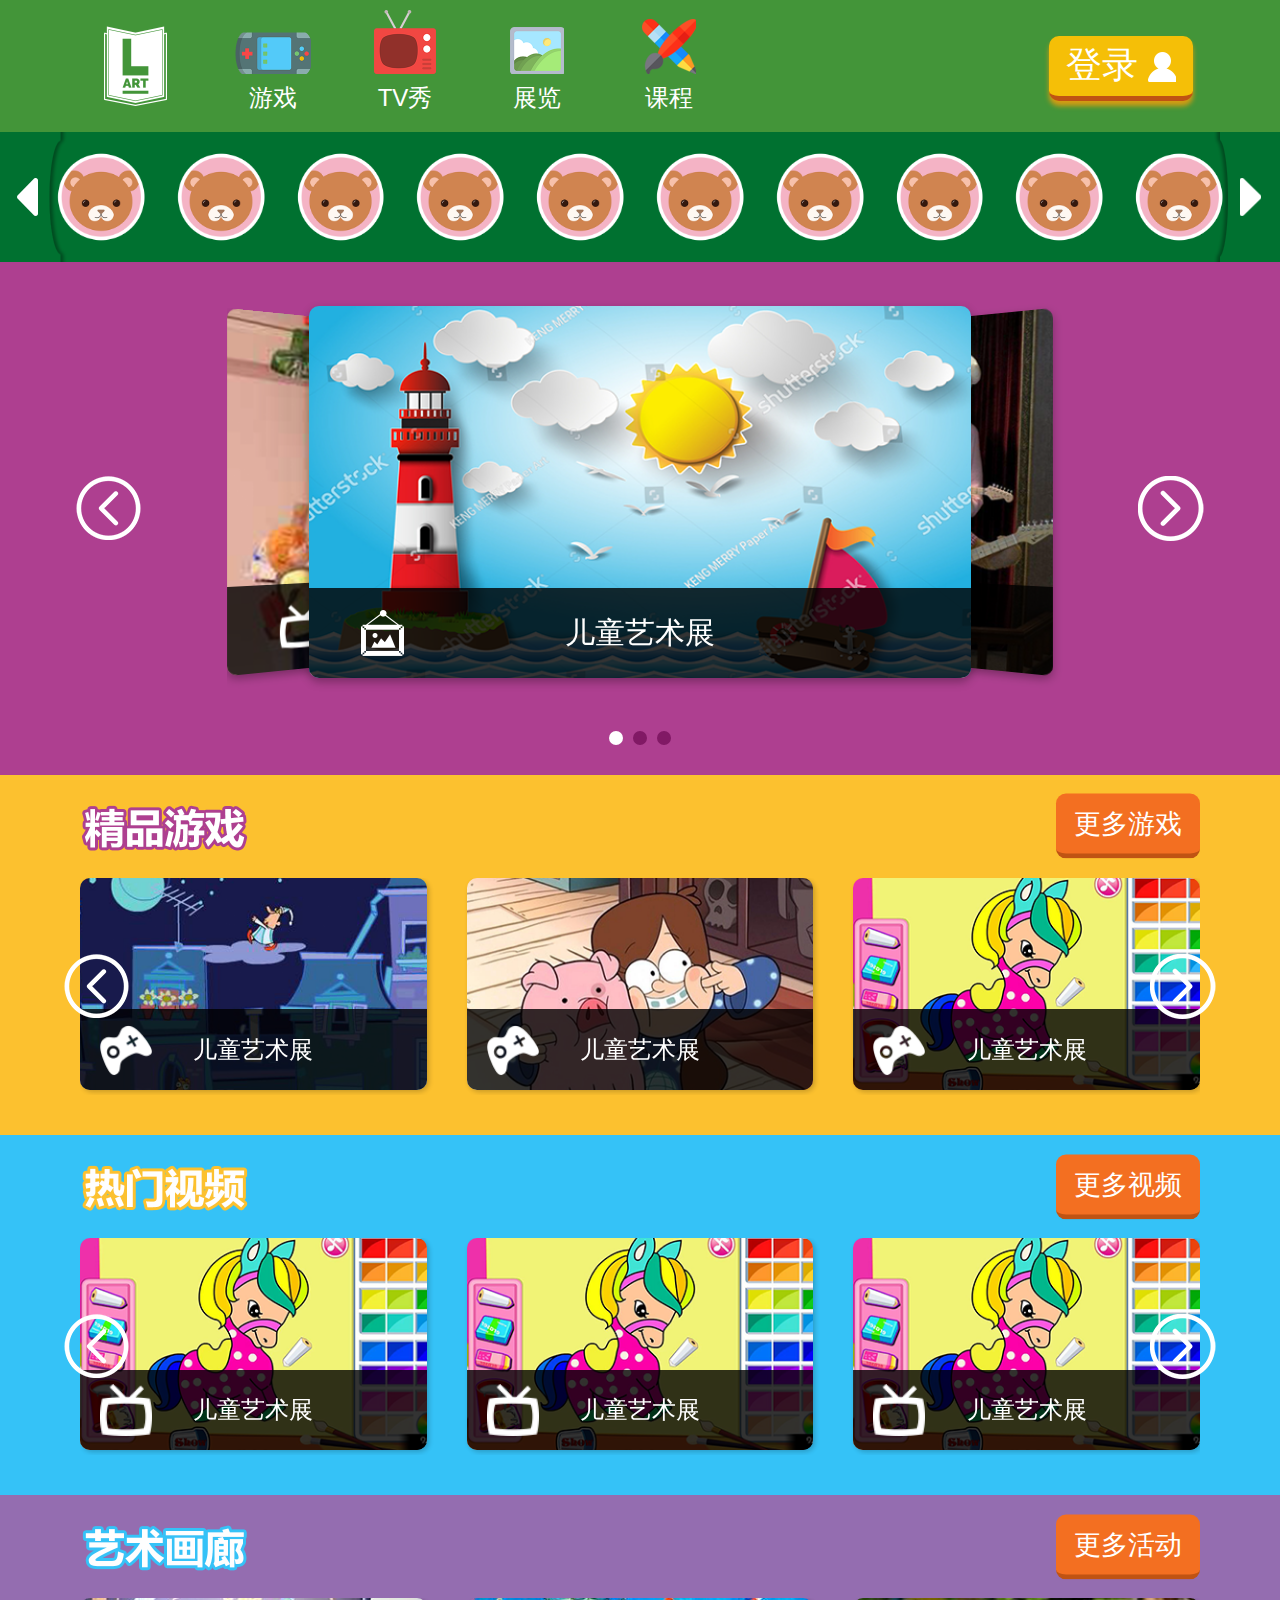
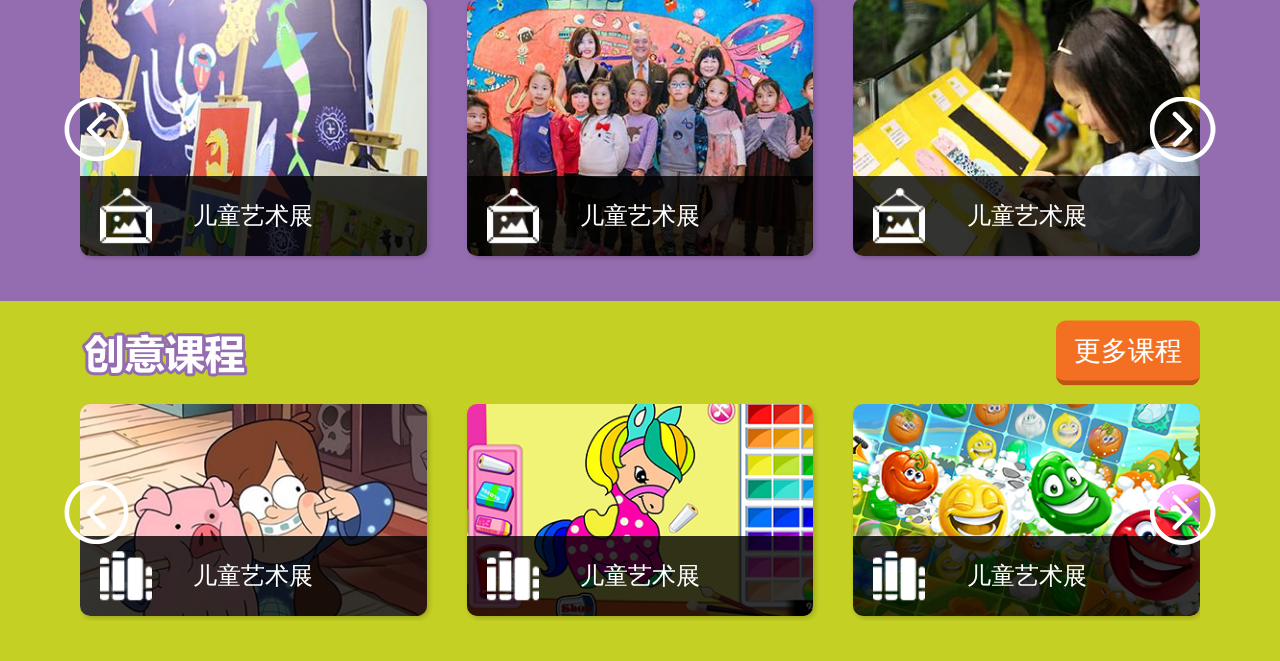
==== commit 81b77781: "gallery article page" ====
--- a/index.html
+++ b/index.html
@@ -5,15 +5,15 @@
     <meta name="viewport" content="width=device-width, user-scalable=no, initial-scale=1.0, maximum-scale=1.0, minimum-scale=1.0">
     <meta http-equiv="X-UA-Compatible" content="ie=edge" />
     <title>首页</title>
-    <link rel="stylesheet" href="./resource/styles/css/common.css">
-    <link rel="stylesheet" href="./resource/styles/css/carousel.css">
-    <link rel="stylesheet" href="./resource/styles/css/swiper.css">
-    <link rel="stylesheet" href="./resource/styles/css/index.css">
-    <script src="resource/js/common/common.js"></script>
-    <script type="text/javascript" src="resource/js/modernizr-carousel.js"></script>
-    <script src="resource/js/jquery.min.js"></script>
-    <script src="resource/js/swiper.min.js"></script>
-    <script src="resource/js/jquery.gallery.js"></script>
+    <link rel="stylesheet" href="./resource/child/styles/css/common.css">
+    <link rel="stylesheet" href="./resource/child/styles/css/carousel.css">
+    <link rel="stylesheet" href="./resource/child/styles/css/swiper.css">
+    <link rel="stylesheet" href="./resource/child/styles/css/index.css">
+    <script src="resource/child/js/common/common.js"></script>
+    <script type="text/javascript" src="resource/child/js/modernizr-carousel.js"></script>
+    <script src="resource/child/js/jquery.min.js"></script>
+    <script src="resource/child/js/swiper.min.js"></script>
+    <script src="resource/child/js/jquery.gallery.js"></script>
 </head>
 <body>
     <!--header-->
@@ -22,14 +22,14 @@
             <div class="navBar fl">
                 <div class="logo">
                     <a href="index.html">
-                        <img src="resource/images/logo.png" alt="logo">
+                        <img src="resource/child/images/logo.png" alt="logo">
                     </a>
                 </div>
                 <ul class="nav-link">
                     <li>
                         <a href="">
                             <i class="nav-icon">
-                                <img src="resource/images/game.png" alt="game">
+                                <img src="resource/child/images/game.png" alt="game">
                             </i>
                             <span>游戏</span>
                         </a>
@@ -37,7 +37,7 @@
                     <li>
                         <a href="">
                             <i class="nav-icon">
-                                <img src="resource/images/video.png" alt="TV">
+                                <img src="resource/child/images/video.png" alt="TV">
                             </i>
                             <span>TV秀</span>
                         </a>
@@ -45,7 +45,7 @@
                     <li>
                         <a href="">
                             <i class="nav-icon">
-                                <img src="resource/images/gallery.png" alt="gallery">
+                                <img src="resource/child/images/gallery.png" alt="gallery">
                             </i>
                             <span>展览</span>
                         </a>
@@ -53,7 +53,7 @@
                     <li>
                         <a href="lesson.html">
                             <i class="nav-icon">
-                                <img src="resource/images/course.png" alt="course">
+                                <img src="resource/child/images/course.png" alt="course">
                             </i>
                             <span>课程</span>
                         </a>
@@ -64,7 +64,7 @@
                 <a href="login.html" class="btn kids-btn login-btn">
                     <span>登录</span>
                     <i>
-                        <img src="resource/images/login-user.png" alt="i-user">
+                        <img src="resource/child/images/login-user.png" alt="i-user">
                     </i>
                 </a>
             </div>
@@ -76,57 +76,57 @@
             <div class="swiper-wrapper">
                 <div class="swiper-slide">
                     <a href="video.html">
-                        <img src="resource/images/navbar1.png">
-                    </a>
-                </div>
-                <div class="swiper-slide">
-                    <a href="video.html">
-                        <img src="resource/images/navbar1.png">
-                    </a>
-                </div>
-                <div class="swiper-slide">
-                    <a href="video.html">
-                        <img src="resource/images/navbar1.png">
-                    </a>
-                </div>
-                <div class="swiper-slide">
-                    <a href="video.html">
-                        <img src="resource/images/navbar1.png">
-                    </a>
-                </div>
-                <div class="swiper-slide">
-                    <a href="video.html">
-                        <img src="resource/images/navbar1.png">
-                    </a>
-                </div>
-                <div class="swiper-slide">
-                    <a href="video.html">
-                        <img src="resource/images/navbar1.png">
-                    </a>
-                </div>
-                <div class="swiper-slide">
-                    <a href="video.html">
-                        <img src="resource/images/navbar1.png">
-                    </a>
-                </div>
-                <div class="swiper-slide">
-                    <a href="video.html">
-                        <img src="resource/images/navbar1.png">
-                    </a>
-                </div>
-                <div class="swiper-slide">
-                    <a href="video.html">
-                        <img src="resource/images/navbar1.png">
-                    </a>
-                </div>
-                <div class="swiper-slide">
-                    <a href="video.html">
-                        <img src="resource/images/navbar1.png">
-                    </a>
-                </div>
-                <div class="swiper-slide">
-                    <a href="video.html">
-                        <img src="resource/images/navbar1.png">
+                        <img src="resource/child/images/navbar1.png">
+                    </a>
+                </div>
+                <div class="swiper-slide">
+                    <a href="video.html">
+                        <img src="resource/child/images/navbar1.png">
+                    </a>
+                </div>
+                <div class="swiper-slide">
+                    <a href="video.html">
+                        <img src="resource/child/images/navbar1.png">
+                    </a>
+                </div>
+                <div class="swiper-slide">
+                    <a href="video.html">
+                        <img src="resource/child/images/navbar1.png">
+                    </a>
+                </div>
+                <div class="swiper-slide">
+                    <a href="video.html">
+                        <img src="resource/child/images/navbar1.png">
+                    </a>
+                </div>
+                <div class="swiper-slide">
+                    <a href="video.html">
+                        <img src="resource/child/images/navbar1.png">
+                    </a>
+                </div>
+                <div class="swiper-slide">
+                    <a href="video.html">
+                        <img src="resource/child/images/navbar1.png">
+                    </a>
+                </div>
+                <div class="swiper-slide">
+                    <a href="video.html">
+                        <img src="resource/child/images/navbar1.png">
+                    </a>
+                </div>
+                <div class="swiper-slide">
+                    <a href="video.html">
+                        <img src="resource/child/images/navbar1.png">
+                    </a>
+                </div>
+                <div class="swiper-slide">
+                    <a href="video.html">
+                        <img src="resource/child/images/navbar1.png">
+                    </a>
+                </div>
+                <div class="swiper-slide">
+                    <a href="video.html">
+                        <img src="resource/child/images/navbar1.png">
                     </a>
                 </div>
             </div>
@@ -193,37 +193,28 @@
             <div class="dg-wrapper">
                 <a href="#">
                     <p class="img_part">
-                        <img src="resource/images/k1.png">
+                        <img src="resource/child/images/banner/banner1.png">
                     </p>
                     <p class="title">
-                        <img src="resource/images/i-gallery.png">
+                        <img src="resource/child/images/i-gallery.png">
                         <span>儿童艺术展</span>
                     </p>
                 </a>
                 <a href="#">
                     <p class="img_part">
-                        <img src="resource/images/k2.png">
+                        <img src="resource/child/images/banner/banner2.png">
                     </p>
                     <p class="title">
-                        <img src="resource/images/i-gallery.png">
+                        <img src="resource/child/images/i-gallery.png">
                         <span>儿童艺术展</span>
                     </p>
                 </a>
                 <a href="#">
                     <p class="img_part">
-                        <img src="resource/images/k3.png">
+                        <img src="resource/child/images/banner/banner3.png">
                     </p>
                     <p class="title">
-                        <img src="resource/images/i-video.png">
-                        <span>儿童艺术展</span>
-                    </p>
-                </a>
-                <a href="#">
-                    <p class="img_part">
-                        <img src="resource/images/k4.png">
-                    </p>
-                    <p class="title">
-                        <img src="resource/images/i-game.png">
+                        <img src="resource/child/images/i-video.png">
                         <span>儿童艺术展</span>
                     </p>
                 </a>
@@ -232,7 +223,11 @@
                 <span class="dg-prev"></span>
                 <span class="dg-next"></span>
             </nav>
-            <ul class="page-circle"></ul>
+            <ul class="page-circle">
+                <li></li>
+                <li></li>
+                <li></li>
+            </ul>
         </div>
     </div>
     <!--greatest games-->
@@ -240,7 +235,7 @@
         <div class="scope container">
             <div class="title">
                 <p>
-                    <img src="resource/images/best-games.png">
+                    <img src="resource/child/images/best-games.png">
                 </p>
                 <a href="video.html" class="btn kids-btn">更多游戏</a>
             </div>
@@ -250,32 +245,32 @@
                         <div class="swiper-slide">
                             <a href="video.html">
                                 <p class="image">
-                                    <img src="resource/images/k5.png">
-                                </p>
-                                <p class="text">
-                                    <img src="resource/images/i-game.png">
-                                    <span>儿童艺术展</span>
-                                </p>
-                            </a>
-                        </div>
-                        <div class="swiper-slide">
-                            <a href="video.html">
-                                <p class="image">
-                                    <img src="resource/images/k1.png">
-                                </p>
-                                <p class="text">
-                                    <img src="resource/images/i-game.png">
-                                    <span>儿童艺术展</span>
-                                </p>
-                            </a>
-                        </div>
-                        <div class="swiper-slide">
-                            <a href="video.html">
-                                <p class="image">
-                                    <img src="resource/images/k2.png">
-                                </p>
-                                <p class="text">
-                                    <img src="resource/images/i-game.png">
+                                    <img src="resource/child/images/k5.png">
+                                </p>
+                                <p class="text">
+                                    <img src="resource/child/images/i-game.png">
+                                    <span>儿童艺术展</span>
+                                </p>
+                            </a>
+                        </div>
+                        <div class="swiper-slide">
+                            <a href="video.html">
+                                <p class="image">
+                                    <img src="resource/child/images/k1.png">
+                                </p>
+                                <p class="text">
+                                    <img src="resource/child/images/i-game.png">
+                                    <span>儿童艺术展</span>
+                                </p>
+                            </a>
+                        </div>
+                        <div class="swiper-slide">
+                            <a href="video.html">
+                                <p class="image">
+                                    <img src="resource/child/images/k2.png">
+                                </p>
+                                <p class="text">
+                                    <img src="resource/child/images/i-game.png">
                                     <span>儿童艺术展</span>
                                 </p>
                             </a>
@@ -296,7 +291,7 @@
         <div class="scope container">
             <div class="title">
                 <p>
-                    <img src="resource/images/hot-videos.png">
+                    <img src="resource/child/images/hot-videos.png">
                 </p>
                 <a href="#" class="btn kids-btn">更多视频</a>
             </div>
@@ -306,54 +301,54 @@
                         <div class="swiper-slide">
                             <a href="video.html">
                                 <p class="image">
-                                    <img src="resource/images/k2.png">
-                                </p>
-                                <p class="text">
-                                    <img src="resource/images/i-video.png">
-                                    <span>儿童艺术展</span>
-                                </p>
-                            </a>
-                        </div>
-                        <div class="swiper-slide">
-                            <a href="video.html">
-                                <p class="image">
-                                    <img src="resource/images/k2.png">
-                                </p>
-                                <p class="text">
-                                    <img src="resource/images/i-video.png">
-                                    <span>儿童艺术展</span>
-                                </p>
-                            </a>
-                        </div>
-                        <div class="swiper-slide">
-                            <a href="video.html">
-                                <p class="image">
-                                    <img src="resource/images/k2.png">
-                                </p>
-                                <p class="text">
-                                    <img src="resource/images/i-video.png">
-                                    <span>儿童艺术展</span>
-                                </p>
-                            </a>
-                        </div>
-                        <div class="swiper-slide">
-                            <a href="video.html">
-                                <p class="image">
-                                    <img src="resource/images/k4.png">
-                                </p>
-                                <p class="text">
-                                    <img src="resource/images/i-video.png">
-                                    <span>儿童艺术展</span>
-                                </p>
-                            </a>
-                        </div>
-                        <div class="swiper-slide">
-                            <a href="video.html">
-                                <p class="image">
-                                    <img src="resource/images/k1.png">
-                                </p>
-                                <p class="text">
-                                    <img src="resource/images/i-video.png">
+                                    <img src="resource/child/images/k2.png">
+                                </p>
+                                <p class="text">
+                                    <img src="resource/child/images/i-video.png">
+                                    <span>儿童艺术展</span>
+                                </p>
+                            </a>
+                        </div>
+                        <div class="swiper-slide">
+                            <a href="video.html">
+                                <p class="image">
+                                    <img src="resource/child/images/k2.png">
+                                </p>
+                                <p class="text">
+                                    <img src="resource/child/images/i-video.png">
+                                    <span>儿童艺术展</span>
+                                </p>
+                            </a>
+                        </div>
+                        <div class="swiper-slide">
+                            <a href="video.html">
+                                <p class="image">
+                                    <img src="resource/child/images/k2.png">
+                                </p>
+                                <p class="text">
+                                    <img src="resource/child/images/i-video.png">
+                                    <span>儿童艺术展</span>
+                                </p>
+                            </a>
+                        </div>
+                        <div class="swiper-slide">
+                            <a href="video.html">
+                                <p class="image">
+                                    <img src="resource/child/images/k4.png">
+                                </p>
+                                <p class="text">
+                                    <img src="resource/child/images/i-video.png">
+                                    <span>儿童艺术展</span>
+                                </p>
+                            </a>
+                        </div>
+                        <div class="swiper-slide">
+                            <a href="video.html">
+                                <p class="image">
+                                    <img src="resource/child/images/k1.png">
+                                </p>
+                                <p class="text">
+                                    <img src="resource/child/images/i-video.png">
                                     <span>儿童艺术展</span>
                                 </p>
                             </a>
@@ -374,7 +369,7 @@
         <div class="scope container">
             <div class="title">
                 <p>
-                    <img src="resource/images/art-gallery.png">
+                    <img src="resource/child/images/art-gallery.png">
                 </p>
                 <a href="#" class="btn kids-btn">更多活动</a>
             </div>
@@ -384,32 +379,32 @@
                         <div class="swiper-slide">
                             <a href="video.html">
                                 <p class="image">
-                                    <img src="resource/images/gallery-1.jpg">
-                                </p>
-                                <p class="text">
-                                    <img src="resource/images/i-gallery.png">
-                                    <span>儿童艺术展</span>
-                                </p>
-                            </a>
-                        </div>
-                        <div class="swiper-slide">
-                            <a href="video.html">
-                                <p class="image">
-                                    <img src="resource/images/gallery-2.jpg">
-                                </p>
-                                <p class="text">
-                                    <img src="resource/images/i-gallery.png">
-                                    <span>儿童艺术展</span>
-                                </p>
-                            </a>
-                        </div>
-                        <div class="swiper-slide">
-                            <a href="video.html">
-                                <p class="image">
-                                    <img src="resource/images/gallery-3.jpg">
-                                </p>
-                                <p class="text">
-                                    <img src="resource/images/i-gallery.png">
+                                    <img src="resource/child/images/gallery-1.jpg">
+                                </p>
+                                <p class="text">
+                                    <img src="resource/child/images/i-gallery.png">
+                                    <span>儿童艺术展</span>
+                                </p>
+                            </a>
+                        </div>
+                        <div class="swiper-slide">
+                            <a href="video.html">
+                                <p class="image">
+                                    <img src="resource/child/images/gallery-2.jpg">
+                                </p>
+                                <p class="text">
+                                    <img src="resource/child/images/i-gallery.png">
+                                    <span>儿童艺术展</span>
+                                </p>
+                            </a>
+                        </div>
+                        <div class="swiper-slide">
+                            <a href="video.html">
+                                <p class="image">
+                                    <img src="resource/child/images/gallery-3.jpg">
+                                </p>
+                                <p class="text">
+                                    <img src="resource/child/images/i-gallery.png">
                                     <span>儿童艺术展</span>
                                 </p>
                             </a>
@@ -430,7 +425,7 @@
         <div class="scope container">
             <div class="title">
                 <p>
-                    <img src="resource/images/creative-course.png">
+                    <img src="resource/child/images/creative-course.png">
                 </p>
                 <a href="#" class="btn kids-btn">更多课程</a>
             </div>
@@ -440,32 +435,32 @@
                         <div class="swiper-slide">
                             <a href="video.html">
                                 <p class="image">
-                                    <img src="resource/images/k1.png">
-                                </p>
-                                <p class="text">
-                                    <img src="resource/images/i-course.png">
-                                    <span>儿童艺术展</span>
-                                </p>
-                            </a>
-                        </div>
-                        <div class="swiper-slide">
-                            <a href="video.html">
-                                <p class="image">
-                                    <img src="resource/images/k2.png">
-                                </p>
-                                <p class="text">
-                                    <img src="resource/images/i-course.png">
-                                    <span>儿童艺术展</span>
-                                </p>
-                            </a>
-                        </div>
-                        <div class="swiper-slide">
-                            <a href="video.html">
-                                <p class="image">
-                                    <img src="resource/images/k4.png">
-                                </p>
-                                <p class="text">
-                                    <img src="resource/images/i-course.png">
+                                    <img src="resource/child/images/k1.png">
+                                </p>
+                                <p class="text">
+                                    <img src="resource/child/images/i-course.png">
+                                    <span>儿童艺术展</span>
+                                </p>
+                            </a>
+                        </div>
+                        <div class="swiper-slide">
+                            <a href="video.html">
+                                <p class="image">
+                                    <img src="resource/child/images/k2.png">
+                                </p>
+                                <p class="text">
+                                    <img src="resource/child/images/i-course.png">
+                                    <span>儿童艺术展</span>
+                                </p>
+                            </a>
+                        </div>
+                        <div class="swiper-slide">
+                            <a href="video.html">
+                                <p class="image">
+                                    <img src="resource/child/images/k4.png">
+                                </p>
+                                <p class="text">
+                                    <img src="resource/child/images/i-course.png">
                                     <span>儿童艺术展</span>
                                 </p>
                             </a>
--- a/resource/child/styles/css/common.css
+++ b/resource/child/styles/css/common.css
@@ -0,0 +1,376 @@
+body,
+ol,
+ul,
+h1,
+h2,
+h3,
+h4,
+h5,
+h6,
+div,
+p,
+span,
+th,
+td,
+dl,
+dd,
+form,
+fieldset,
+legend,
+input,
+textarea,
+select {
+  margin: 0;
+  padding: 0;
+  box-sizing: border-box;
+}
+body {
+  font-family: "微软雅黑", Microsoft YaHei, Arial, sans-serif;
+  font-size: 16px;
+  color: #fff;
+  -webkit-text-size-adjust: 100%;
+}
+h1,
+h2,
+h3,
+h4,
+h5,
+h6 {
+  font-weight: normal;
+}
+a {
+  color: #fff;
+  text-decoration: none;
+}
+a:hover {
+  color: #fff;
+  text-decoration: none;
+}
+ul,
+ol {
+  list-style: none;
+  text-align: center;
+}
+img {
+  border: 0;
+  vertical-align: middle;
+}
+table {
+  border-collapse: collapse;
+  border-spacing: 0;
+}
+p {
+  word-wrap: break-word;
+}
+.fr {
+  float: right;
+}
+.fl {
+  float: left;
+}
+.clearfix:after {
+  content: "";
+  display: block;
+  height: 0;
+  clear: both;
+}
+textarea {
+  overflow: auto;
+  resize: none;
+}
+input {
+  height: 40px;
+  padding: 10px 20px;
+}
+input,
+textarea {
+  outline: none;
+}
+.btn {
+  display: inline-block;
+  cursor: pointer;
+  text-align: center;
+  vertical-align: middle;
+  white-space: nowrap;
+}
+.kids-btn {
+  width: 144px;
+  height: 60px;
+  line-height: 60px;
+  font-size: 27px;
+  background: #F36F21;
+  border-bottom: 5px solid #BF5313;
+  border-radius: 10px;
+  -webkit-transition: all 0.1s;
+  transition: all 0.1s;
+}
+.kids-btn:active {
+  border-bottom-width: 0;
+}
+.btn-lg {
+  padding: 15px 30px;
+  font-size: 24px;
+  border-radius: 6px;
+}
+.btn-md {
+  padding: 10px 20px;
+  font-size: 18px;
+  border-radius: 5px;
+}
+.btn-sm {
+  padding: 5px 10px;
+  border-radius: 4px;
+}
+@media (min-width: 1025px) {
+  .container {
+    width: 1200px;
+    margin: 0 auto;
+  }
+  a,
+  img,
+  button,
+  span,
+  label,
+  input,
+  textarea {
+    -webkit-tap-highlight-color: rgba(255, 255, 255, 0);
+  }
+  .header {
+    background: #439539;
+  }
+  .header .header-kids {
+    width: 90%;
+    margin: 0 auto;
+    height: 132px;
+  }
+  .header .header-kids .navBar {
+    height: 90px;
+  }
+  .header .header-kids .navBar .logo {
+    float: left;
+    margin: 26px 40px 0 40px;
+  }
+  .header .header-kids .navBar .logo a {
+    display: block;
+  }
+  .header .header-kids .navBar .logo a img {
+    height: 80px;
+  }
+  .header .header-kids .navBar .nav-link {
+    float: left;
+  }
+  .header .header-kids .navBar .nav-link li {
+    float: left;
+  }
+  .header .header-kids .navBar .nav-link li a {
+    display: block;
+    height: 132px;
+  }
+  .header .header-kids .navBar .nav-link li a:hover {
+    background: #fff;
+    color: #007130;
+  }
+  .header .header-kids .navBar .nav-link li a .nav-icon {
+    display: table-cell;
+    width: 132px;
+    height: 74px;
+    text-align: center;
+    vertical-align: bottom;
+  }
+  .header .header-kids .navBar .nav-link li a .nav-icon img {
+    height: auto;
+  }
+  .header .header-kids .navBar .nav-link li a span {
+    display: block;
+    margin-top: 8px;
+    font-size: 24px;
+    text-align: center;
+  }
+  .header .header-kids .login {
+    margin: 36px 23px 0 0;
+  }
+  .header .header-kids .login a {
+    line-height: 57px;
+    font-size: 36px;
+    background: #F5BF07;
+    box-shadow: 0 5px 5px #D59C12;
+  }
+  .header .header-kids .login a:hover {
+    background: #e1b41b;
+  }
+  .kids-nav {
+    background: #007130;
+  }
+  .kids-nav .swiper-container {
+    width: 100%;
+    padding: 20px 56px;
+    box-sizing: border-box;
+  }
+  .kids-nav .swiper-container .swiper-wrapper .swiper-slide a {
+    display: block;
+  }
+  .kids-nav .swiper-container .page-Arrows span {
+    width: 68px;
+    top: 0;
+    height: 100%;
+    transform: none;
+    text-align: center;
+    -webkit-background-size: cover;
+    background-size: cover;
+  }
+  .kids-nav .swiper-container .page-Arrows span i {
+    position: absolute;
+    width: 21px;
+    height: 38px;
+    top: 50%;
+    transform: translateY(-50%);
+  }
+  .kids-nav .swiper-container .page-Arrows .swiper-button-next {
+    right: -1px;
+    background: url("../../images/nav-r-bg.png") no-repeat center;
+  }
+  .kids-nav .swiper-container .page-Arrows .swiper-button-next .i-arrows {
+    right: 20px;
+    background: url("../../images/right-angle.png") no-repeat center;
+  }
+  .kids-nav .swiper-container .page-Arrows .swiper-button-next .i-arrows:active {
+    background: url("../../images/right-angle-g.png");
+  }
+  .kids-nav .swiper-container .page-Arrows .swiper-button-prev {
+    left: -1px;
+    background: url("../../images/nav-l-bg.png") no-repeat center;
+  }
+  .kids-nav .swiper-container .page-Arrows .swiper-button-prev .i-arrows {
+    left: 18px;
+    background: url("../../images/left-angle.png") no-repeat center;
+  }
+  .kids-nav .swiper-container .page-Arrows .swiper-button-prev .i-arrows:active {
+    background: url("../../images/left-angle-g.png");
+  }
+}
+@media (min-width: 768px) and (max-width: 1024px) {
+  a,
+  img,
+  button,
+  span,
+  label,
+  input,
+  textarea {
+    -webkit-tap-highlight-color: rgba(255, 255, 255, 0);
+  }
+  .header {
+    background: #439539;
+  }
+  .header .header-kids {
+    height: 132px;
+  }
+  .header .header-kids .navBar {
+    height: 90px;
+  }
+  .header .header-kids .navBar .logo {
+    float: left;
+    margin: 26px 40px 0 40px;
+  }
+  .header .header-kids .navBar .logo a {
+    display: block;
+  }
+  .header .header-kids .navBar .logo a img {
+    height: 80px;
+  }
+  .header .header-kids .navBar .nav-link {
+    float: left;
+  }
+  .header .header-kids .navBar .nav-link li {
+    float: left;
+  }
+  .header .header-kids .navBar .nav-link li a {
+    display: block;
+    height: 132px;
+  }
+  .header .header-kids .navBar .nav-link li a:hover {
+    background: #fff;
+    color: #007130;
+  }
+  .header .header-kids .navBar .nav-link li a .nav-icon {
+    display: table-cell;
+    width: 132px;
+    height: 74px;
+    text-align: center;
+    vertical-align: bottom;
+  }
+  .header .header-kids .navBar .nav-link li a .nav-icon img {
+    height: auto;
+  }
+  .header .header-kids .navBar .nav-link li a span {
+    display: block;
+    margin-top: 8px;
+    font-size: 24px;
+    text-align: center;
+  }
+  .header .header-kids .login {
+    margin: 36px 23px 0 0;
+  }
+  .header .header-kids .login a {
+    line-height: 57px;
+    font-size: 36px;
+    background: #F5BF07;
+    box-shadow: 0 5px 5px #D59C12;
+  }
+  .header .header-kids .login a:hover {
+    background: #e1b41b;
+  }
+  .kids-nav {
+    background: #007130;
+  }
+  .kids-nav .swiper-container {
+    width: 100%;
+    padding: 20px 56px;
+    box-sizing: border-box;
+  }
+  .kids-nav .swiper-container .swiper-wrapper .swiper-slide a {
+    display: block;
+  }
+  .kids-nav .swiper-container .page-Arrows span {
+    width: 68px;
+    top: 0;
+    height: 100%;
+    transform: none;
+    text-align: center;
+    -webkit-background-size: cover;
+    background-size: cover;
+  }
+  .kids-nav .swiper-container .page-Arrows span i {
+    position: absolute;
+    width: 21px;
+    height: 38px;
+    top: 50%;
+    transform: translateY(-50%);
+  }
+  .kids-nav .swiper-container .page-Arrows .swiper-button-next {
+    right: -1px;
+    background: url("../../images/nav-r-bg.png") no-repeat center;
+  }
+  .kids-nav .swiper-container .page-Arrows .swiper-button-next .i-arrows {
+    right: 20px;
+    background: url("../../images/right-angle.png") no-repeat center;
+  }
+  .kids-nav .swiper-container .page-Arrows .swiper-button-next .i-arrows:active {
+    background: url("../../images/right-angle-g.png");
+  }
+  .kids-nav .swiper-container .page-Arrows .swiper-button-prev {
+    left: -1px;
+    background: url("../../images/nav-l-bg.png") no-repeat center;
+  }
+  .kids-nav .swiper-container .page-Arrows .swiper-button-prev .i-arrows {
+    left: 18px;
+    background: url("../../images/left-angle.png") no-repeat center;
+  }
+  .kids-nav .swiper-container .page-Arrows .swiper-button-prev .i-arrows:active {
+    background: url("../../images/left-angle-g.png");
+  }
+}
+@media (min-width: 768px) and (max-width: 850px) {
+  .header .header-kids .navBar .nav-link li a .nav-icon {
+    width: 104px;
+  }
+}
--- a/resource/child/styles/css/carousel.css
+++ b/resource/child/styles/css/carousel.css
@@ -0,0 +1,119 @@
+.dg-container {
+	width: 100%;
+	padding: 44px 0 64px 0;
+	position: relative;
+}
+
+.dg-wrapper {
+	width: 62%;
+	margin: 0 auto;
+	position: relative;
+	-webkit-transform-style: preserve-3d;
+	-moz-transform-style: preserve-3d;
+	-o-transform-style: preserve-3d;
+	-ms-transform-style: preserve-3d;
+	transform-style: preserve-3d;
+	-webkit-perspective: 1000px;
+	-moz-perspective: 1000px;
+	-o-perspective: 1000px;
+	-ms-perspective: 1000px;
+	perspective: 1000px;
+}
+
+.dg-wrapper a {
+	width: 100%;
+	display: block;
+	position: absolute;
+	left: 0;
+	top: 0;
+	border-radius: 10px;
+	overflow: hidden;
+	box-shadow: 0px 4px 10px rgba(0,0,0,0.3);
+}
+
+.dg-wrapper a.dg-transition {
+	-webkit-transition: all 0.5s ease-in-out;
+	-moz-transition: all 0.5s ease-in-out;
+	-o-transition: all 0.5s ease-in-out;
+	-ms-transition: all 0.5s ease-in-out;
+	transition: all 0.5s ease-in-out;
+}
+.dg-wrapper a img {
+	display: block;
+	width: 100%;
+}
+
+.dg-wrapper a div {
+	font-style: italic;
+	text-align: center;
+	line-height: 50px;
+	text-shadow: 1px 1px 1px rgba(255,255,255,0.5);
+	color: #333;
+	font-size: 16px;
+	width: 100%;
+	bottom: -55px;
+	display: none;
+	position: absolute;
+}
+
+.dg-wrapper a.dg-center div {
+	display: block;
+}
+
+.dg-container nav {
+	/*width: 58px;*/
+	/*position: absolute;*/
+	/*z-index: 1000;*/
+	/*bottom: 40px;*/
+	/*left: 50%;*/
+	/*margin-left: -29px;*/
+}
+
+.dg-container nav span {
+	z-index: 9999;
+	position: absolute;
+	top: 50%;
+	cursor: pointer;
+	width: 66px;
+	height: 66px;
+	transform: translateY(-50%);
+}
+.dg-container nav span:active {
+	outline: none;
+}
+.dg-container nav .dg-prev {
+	left: 3%;
+	background: transparent url(../../images/banner/prev.png) no-repeat center;
+}
+
+.dg-container nav .dg-prev:active {
+	background: transparent url(../../images/banner/prev-g.png);
+}
+
+.dg-container nav .dg-next {
+	right: 3%;
+	background: transparent url(../../images/banner/next.png) no-repeat center;
+}
+
+.dg-container nav .dg-next:active {
+	background: transparent url(../../images/banner/next-g.png);
+}
+
+.dg-container .page-circle {
+	position: absolute;
+	bottom: 28px;
+	left: 50%;
+	transform: translate(-50%);
+}
+.dg-container .page-circle li {
+	float: left;
+	width: 14px;
+	height: 14px;
+	margin: 0 5px;
+	cursor: pointer;
+	background: #811965;
+	border-radius: 50%;
+}
+.dg-container .page-circle .active {
+	background: #fff;
+}--- a/resource/child/styles/css/index.css
+++ b/resource/child/styles/css/index.css
@@ -0,0 +1,271 @@
+@media (min-width: 1025px) {
+  .banner {
+    background: #ae3f90;
+    padding: 44px 0 64px 0;
+  }
+  .banner .dg-container {
+    width: 1200px;
+    height: 405px;
+    padding: 0;
+  }
+  .banner .dg-container .dg-wrapper {
+    width: 662px;
+  }
+  .banner .dg-container .dg-wrapper a {
+    width: 662px;
+  }
+  .banner .dg-container .dg-wrapper a .title {
+    position: absolute;
+    width: 100%;
+    left: 0;
+    bottom: 0;
+    background: rgba(0, 0, 0, 0.8);
+  }
+  .banner .dg-container .dg-wrapper a .title img {
+    position: absolute;
+    width: auto;
+    left: 52px;
+    top: 50%;
+    transform: translateY(-50%);
+  }
+  .banner .dg-container .dg-wrapper a .title span {
+    display: block;
+    width: 100%;
+    height: 90px;
+    font-size: 30px;
+    line-height: 90px;
+    text-align: center;
+  }
+  .banner .dg-container .page-circle {
+    bottom: -34px;
+  }
+  .category {
+    padding-bottom: 40px;
+    background: #FCC12F;
+  }
+  .category .scope {
+    padding: 0 40px;
+  }
+  .category .scope .title {
+    position: relative;
+    overflow: hidden;
+    padding: 23px 0 25px 0;
+  }
+  .category .scope .title p {
+    float: left;
+    margin-top: 5px;
+  }
+  .category .scope .title a {
+    position: absolute;
+    top: 50%;
+    right: 0;
+    transform: translateY(-50%);
+  }
+  .category .scope .scope-slider {
+    position: relative;
+  }
+  .category .scope .scope-slider .swiper-container .swiper-wrapper {
+    position: relative;
+    padding-bottom: 5px;
+  }
+  .category .scope .scope-slider .swiper-container .swiper-wrapper .swiper-slide {
+    border-radius: 10px;
+    overflow: hidden;
+    box-shadow: 2px 2px 5px rgba(0, 0, 0, 0.2);
+  }
+  .category .scope .scope-slider .swiper-container .swiper-wrapper .swiper-slide a {
+    width: 100%;
+    position: relative;
+  }
+  .category .scope .scope-slider .swiper-container .swiper-wrapper .swiper-slide a p.image img {
+    width: 100%;
+    vertical-align: bottom;
+  }
+  .category .scope .scope-slider .swiper-container .swiper-wrapper .swiper-slide a p.text {
+    position: absolute;
+    width: 100%;
+    left: 0;
+    bottom: 0;
+    padding: 7% 0;
+    background: rgba(0, 0, 0, 0.8);
+  }
+  .category .scope .scope-slider .swiper-container .swiper-wrapper .swiper-slide a p.text img {
+    position: absolute;
+    width: 15%;
+    left: 20px;
+    top: 50%;
+    transform: translateY(-50%);
+  }
+  .category .scope .scope-slider .swiper-container .swiper-wrapper .swiper-slide a p.text span {
+    display: block;
+    font-size: 24px;
+  }
+  .category .scope .scope-slider .swiper-container .swiper-button-next {
+    display: none;
+  }
+  .category .scope .scope-slider .swiper-container .swiper-button-prev {
+    display: none;
+  }
+  .category .scope .scope-slider label {
+    position: absolute;
+    width: 66px;
+    height: 66px;
+    top: 50%;
+    z-index: 999;
+    cursor: pointer;
+    transform: translateY(-50%);
+  }
+  .category .scope .scope-slider .prev-btn {
+    left: -16px;
+    background: url("../../images/banner/prev.png") no-repeat center;
+  }
+  .category .scope .scope-slider .prev-btn:active {
+    background: url("../../images/banner/prev-g.png");
+  }
+  .category .scope .scope-slider .next-btn {
+    right: -16px;
+    background: url("../../images/banner/next.png") no-repeat center;
+  }
+  .category .scope .scope-slider .next-btn:active {
+    background: url("../../images/banner/next-g.png");
+  }
+  .hot-videos {
+    background: #35C2F7;
+  }
+  .art-gallery {
+    background: #946DB0;
+  }
+  .creative-course {
+    background: #C4D023;
+  }
+}
+@media (min-width: 768px) and (max-width: 1024px) {
+  .banner {
+    background: #ae3f90;
+  }
+  .banner .dg-container .dg-wrapper a .title {
+    position: absolute;
+    width: 100%;
+    left: 0;
+    bottom: 0;
+    background: rgba(0, 0, 0, 0.8);
+  }
+  .banner .dg-container .dg-wrapper a .title img {
+    position: absolute;
+    width: auto;
+    left: 52px;
+    top: 50%;
+    transform: translateY(-50%);
+  }
+  .banner .dg-container .dg-wrapper a .title span {
+    display: block;
+    width: 100%;
+    height: 90px;
+    font-size: 30px;
+    line-height: 90px;
+    text-align: center;
+  }
+  .category {
+    padding-bottom: 40px;
+    background: #FCC12F;
+  }
+  .category .scope {
+    padding: 0 40px;
+  }
+  .category .scope .title {
+    position: relative;
+    overflow: hidden;
+    padding: 23px 0 25px 0;
+  }
+  .category .scope .title p {
+    float: left;
+    margin-top: 5px;
+  }
+  .category .scope .title a {
+    position: absolute;
+    top: 50%;
+    right: 0;
+    transform: translateY(-50%);
+  }
+  .category .scope .scope-slider {
+    position: relative;
+  }
+  .category .scope .scope-slider .swiper-container .swiper-wrapper {
+    position: relative;
+    padding-bottom: 5px;
+  }
+  .category .scope .scope-slider .swiper-container .swiper-wrapper .swiper-slide {
+    border-radius: 10px;
+    overflow: hidden;
+    box-shadow: 2px 2px 5px rgba(0, 0, 0, 0.2);
+  }
+  .category .scope .scope-slider .swiper-container .swiper-wrapper .swiper-slide a {
+    position: relative;
+  }
+  .category .scope .scope-slider .swiper-container .swiper-wrapper .swiper-slide a p.image img {
+    width: 100%;
+    vertical-align: bottom;
+  }
+  .category .scope .scope-slider .swiper-container .swiper-wrapper .swiper-slide a p.text {
+    position: absolute;
+    width: 100%;
+    left: 0;
+    bottom: 0;
+    padding: 7% 0 7% 18%;
+    background: rgba(0, 0, 0, 0.8);
+  }
+  .category .scope .scope-slider .swiper-container .swiper-wrapper .swiper-slide a p.text img {
+    position: absolute;
+    width: 15%;
+    left: 6%;
+    top: 50%;
+    transform: translateY(-50%);
+  }
+  .category .scope .scope-slider .swiper-container .swiper-wrapper .swiper-slide a p.text span {
+    display: block;
+    font-size: 24px;
+  }
+  .category .scope .scope-slider .swiper-container .swiper-button-next {
+    display: none;
+  }
+  .category .scope .scope-slider .swiper-container .swiper-button-prev {
+    display: none;
+  }
+  .category .scope .scope-slider label {
+    position: absolute;
+    width: 66px;
+    height: 66px;
+    top: 50%;
+    z-index: 999;
+    cursor: pointer;
+    transform: translateY(-50%);
+  }
+  .category .scope .scope-slider .prev-btn {
+    left: -16px;
+    background: url("../../images/banner/prev.png") no-repeat center;
+  }
+  .category .scope .scope-slider .prev-btn:active {
+    background: url("../../images/banner/prev-g.png");
+  }
+  .category .scope .scope-slider .next-btn {
+    right: -16px;
+    background: url("../../images/banner/next.png") no-repeat center;
+  }
+  .category .scope .scope-slider .next-btn:active {
+    background: url("../../images/banner/next-g.png");
+  }
+  .hot-videos {
+    background: #35C2F7;
+  }
+  .art-gallery {
+    background: #946DB0;
+  }
+  .creative-course {
+    background: #C4D023;
+  }
+}
+@media (min-width: 768px) and (max-width: 850px) {
+  .category .scope .scope-slider .swiper-container .swiper-wrapper .swiper-slide a p.text span {
+    font-size: 20px;
+  }
+}
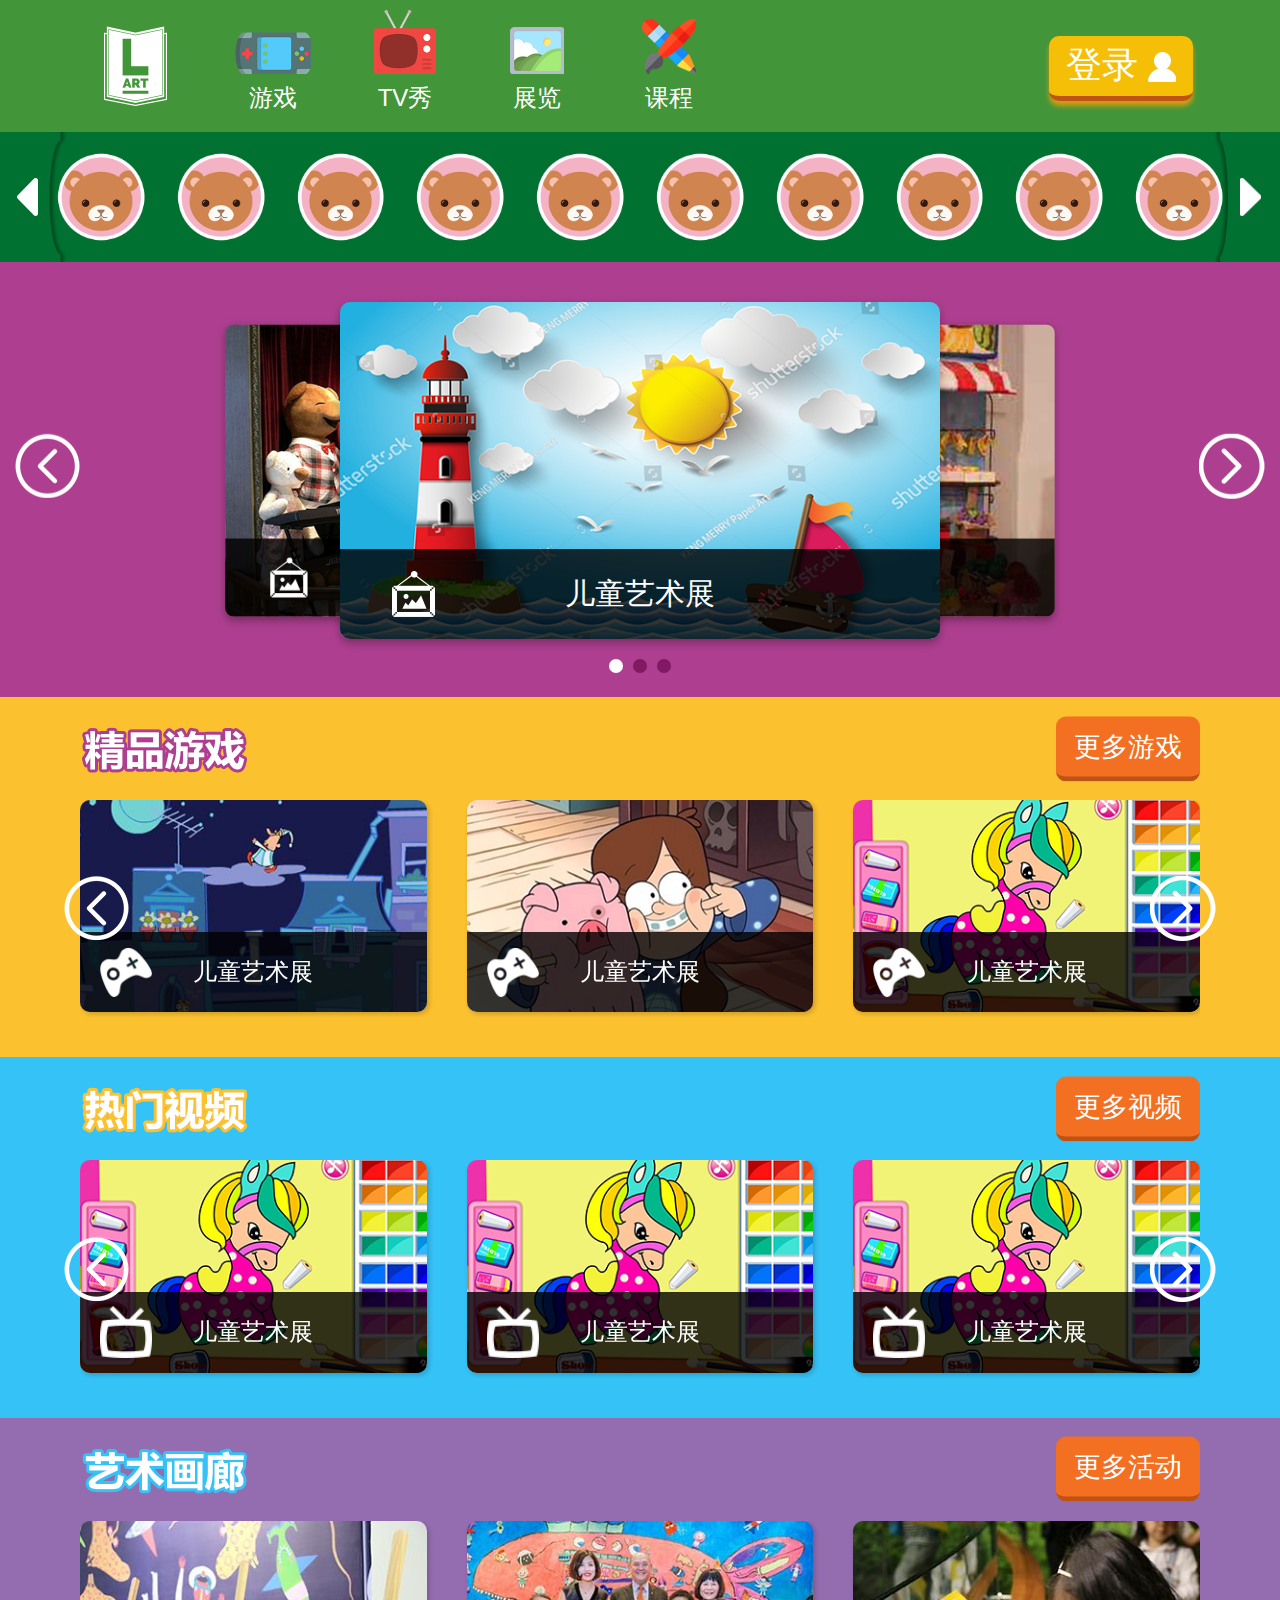
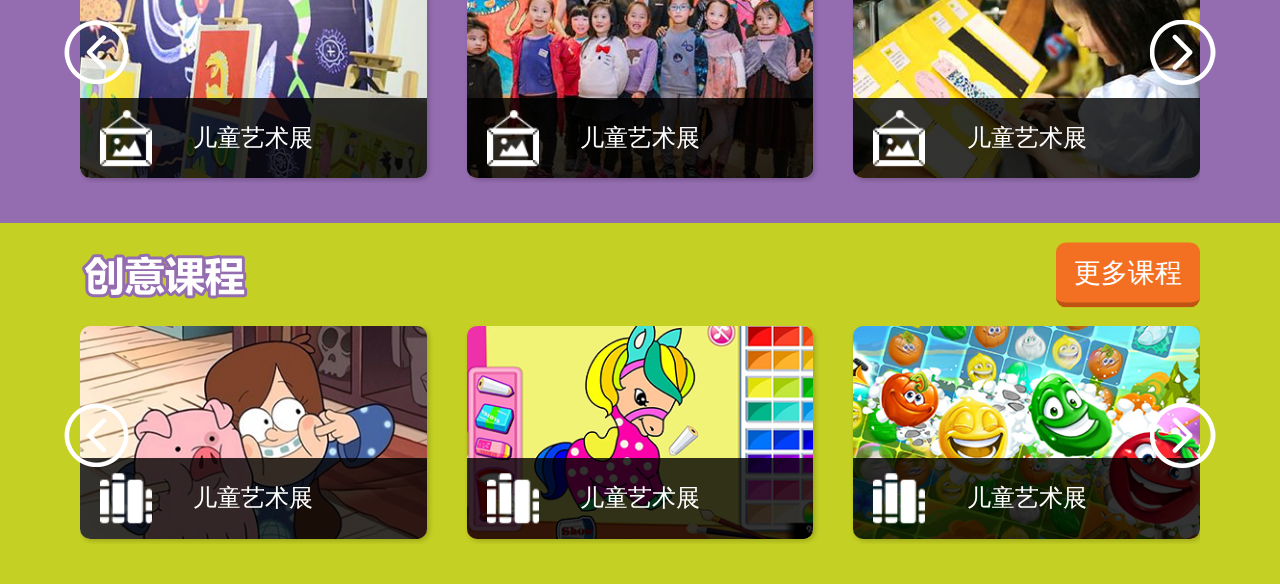
==== commit d8089f25: "tvshow watch" ====
--- a/index.html
+++ b/index.html
@@ -6,14 +6,11 @@
     <meta http-equiv="X-UA-Compatible" content="ie=edge" />
     <title>首页</title>
     <link rel="stylesheet" href="./resource/child/styles/css/common.css">
-    <link rel="stylesheet" href="./resource/child/styles/css/carousel.css">
     <link rel="stylesheet" href="./resource/child/styles/css/swiper.css">
     <link rel="stylesheet" href="./resource/child/styles/css/index.css">
     <script src="resource/child/js/common/common.js"></script>
-    <script type="text/javascript" src="resource/child/js/modernizr-carousel.js"></script>
     <script src="resource/child/js/jquery.min.js"></script>
     <script src="resource/child/js/swiper.min.js"></script>
-    <script src="resource/child/js/jquery.gallery.js"></script>
 </head>
 <body>
     <!--header-->
@@ -189,46 +186,47 @@
     </div>
     <!--banner-->
     <div class="banner">
-        <div id="dg-container" class="dg-container container">
-            <div class="dg-wrapper">
-                <a href="#">
-                    <p class="img_part">
-                        <img src="resource/child/images/banner/banner1.png">
-                    </p>
-                    <p class="title">
-                        <img src="resource/child/images/i-gallery.png">
-                        <span>儿童艺术展</span>
-                    </p>
-                </a>
-                <a href="#">
-                    <p class="img_part">
-                        <img src="resource/child/images/banner/banner2.png">
-                    </p>
-                    <p class="title">
-                        <img src="resource/child/images/i-gallery.png">
-                        <span>儿童艺术展</span>
-                    </p>
-                </a>
-                <a href="#">
-                    <p class="img_part">
-                        <img src="resource/child/images/banner/banner3.png">
-                    </p>
-                    <p class="title">
-                        <img src="resource/child/images/i-video.png">
-                        <span>儿童艺术展</span>
-                    </p>
-                </a>
-            </div>
-            <nav>
-                <span class="dg-prev"></span>
-                <span class="dg-next"></span>
-            </nav>
-            <ul class="page-circle">
-                <li></li>
-                <li></li>
-                <li></li>
-            </ul>
-        </div>
+        <div class="swiper-container">
+            <div class="swiper-wrapper">
+                <div class="swiper-slide">
+                    <a href="#">
+                        <p class="img_part">
+                            <img src="resource/child/images/banner/banner1.png">
+                        </p>
+                        <p class="title">
+                            <img src="resource/child/images/i-gallery.png">
+                            <span>儿童艺术展</span>
+                        </p>
+                    </a>
+                </div>
+                <div class="swiper-slide">
+                    <a href="#">
+                        <p class="img_part">
+                            <img src="resource/child/images/banner/banner3.png">
+                        </p>
+                        <p class="title">
+                            <img src="resource/child/images/i-video.png">
+                            <span>儿童艺术展</span>
+                        </p>
+                    </a>
+                </div>
+                <div class="swiper-slide">
+                    <a href="#">
+                        <p class="img_part">
+                            <img src="resource/child/images/banner/banner2.png">
+                        </p>
+                        <p class="title">
+                            <img src="resource/child/images/i-gallery.png">
+                            <span>儿童艺术展</span>
+                        </p>
+                    </a>
+                </div>
+
+            </div>
+        </div>
+        <div class="bannerSwiper-pagination"></div>
+        <div class="bannerSwiper-button bannerSwiper-button-prev"></div>
+        <div class="bannerSwiper-button bannerSwiper-button-next"></div>
     </div>
     <!--greatest games-->
     <div class="category best-games">
@@ -481,12 +479,56 @@
 </body>
 </html>
 
-<script>
-    $('#dg-container').gallery({
-        current: 0,
-    //  autoplay: true,
-        interval	: 3000
-    });
+<script type="text/javascript">
+   var bannerSwiper = new Swiper('.banner .swiper-container', {
+        watchSlidesProgress: true,
+        slidesPerView: 'auto',
+        centeredSlides: true,
+        loop: true,
+        loopedSlides: 3,
+           autoplay: {
+               delay: 5000,//1秒切换一次
+           },
+        navigation: {
+            nextEl: '.bannerSwiper-button-next',
+            prevEl: '.bannerSwiper-button-prev',
+        },
+        pagination: {
+            el: '.bannerSwiper-pagination',
+            clickable: true,
+        },
+        on: {
+            progress: function(progress) {
+                var modify=1;
+                for (i = 0; i < this.slides.length; i++) {
+                    var slide = this.slides.eq(i);
+                    var slideProgress = this.slides[i].progress;
+
+                    if (Math.abs(slideProgress) > 1) {
+                        modify = (Math.abs(slideProgress) - 1) * 0.4 + 1;
+                    }
+                    translate = slideProgress * modify * 318 + 'px';
+                    scale = 1 - Math.abs(slideProgress) /7.5;
+                    zIndex = 999 - Math.abs(Math.round(10 * slideProgress));
+                    slide.transform('translateX(' + translate + ') scale(' + scale + ')');
+                    slide.css('zIndex', zIndex);
+                    slide.css('opacity', 1);
+                    if (Math.abs(slideProgress) > 3) {
+                        slide.css('opacity', 0);
+                    }
+                }
+            },
+            setTransition: function(transition) {
+                for (var i = 0; i < this.slides.length; i++) {
+                    var slide = this.slides.eq(i)
+                    slide.transition(transition);
+                }
+
+            }
+        }
+
+    })
+
     // screen onchange
     function bannerAutoHeight () {
         var res= $('#dg-container .dg-wrapper a');
@@ -510,7 +552,6 @@
         $(this).parent().find('.swiper-button-prev').click();
     });
     $('.scope-slider label.next-btn').click(function () {
-
         $(this).parent().find('.swiper-button-next').click();
     });
 
--- a/resource/child/styles/css/common.css
+++ b/resource/child/styles/css/common.css
@@ -254,6 +254,7 @@
   button,
   span,
   label,
+  div,
   input,
   textarea {
     -webkit-tap-highlight-color: rgba(255, 255, 255, 0);
--- a/resource/child/styles/css/index.css
+++ b/resource/child/styles/css/index.css
@@ -1,34 +1,38 @@
 @media (min-width: 1025px) {
   .banner {
+    position: relative;
     background: #ae3f90;
-    padding: 44px 0 64px 0;
-  }
-  .banner .dg-container {
-    width: 1200px;
-    height: 405px;
-    padding: 0;
-  }
-  .banner .dg-container .dg-wrapper {
-    width: 662px;
-  }
-  .banner .dg-container .dg-wrapper a {
-    width: 662px;
-  }
-  .banner .dg-container .dg-wrapper a .title {
+    padding: 20px 60px;
+  }
+  .banner .swiper-container {
+    padding: 20px 0;
+  }
+  .banner .swiper-container .swiper-wrapper .swiper-slide {
+    width: 600px;
+    border-radius: 10px;
+    overflow: hidden;
+    visibility: hidden;
+    box-shadow: 0px 4px 10px rgba(0, 0, 0, 0.3);
+  }
+  .banner .swiper-container .swiper-wrapper .swiper-slide a .img_part img {
+    width: 600px;
+    display: block;
+  }
+  .banner .swiper-container .swiper-wrapper .swiper-slide a .title {
     position: absolute;
     width: 100%;
     left: 0;
     bottom: 0;
     background: rgba(0, 0, 0, 0.8);
   }
-  .banner .dg-container .dg-wrapper a .title img {
+  .banner .swiper-container .swiper-wrapper .swiper-slide a .title img {
     position: absolute;
     width: auto;
     left: 52px;
     top: 50%;
     transform: translateY(-50%);
   }
-  .banner .dg-container .dg-wrapper a .title span {
+  .banner .swiper-container .swiper-wrapper .swiper-slide a .title span {
     display: block;
     width: 100%;
     height: 90px;
@@ -36,8 +40,46 @@
     line-height: 90px;
     text-align: center;
   }
-  .banner .dg-container .page-circle {
-    bottom: -34px;
+  .banner .bannerSwiper-pagination {
+    width: 100%;
+    bottom: 20px;
+    text-align: center;
+  }
+  .banner .bannerSwiper-pagination .swiper-pagination-bullet {
+    margin: 0 5px;
+    background-color: #811965;
+    width: 14px;
+    height: 14px;
+    opacity: 1;
+  }
+  .banner .bannerSwiper-pagination .swiper-pagination-bullet-active {
+    background-color: #fff;
+  }
+  .banner .bannerSwiper-button {
+    position: absolute;
+    top: 50%;
+    width: 66px;
+    height: 66px;
+    z-index: 999;
+    cursor: pointer;
+    transform: translateY(-70%);
+    background-position: center;
+    background-repeat: no-repeat;
+    background-size: contain;
+  }
+  .banner .bannerSwiper-button-prev {
+    left: 15px;
+    background-image: url("../../images/banner/prev.png");
+  }
+  .banner .bannerSwiper-button-prev:active {
+    background-image: url("../../images/banner/prev-g.png");
+  }
+  .banner .bannerSwiper-button-next {
+    right: 15px;
+    background-image: url("../../images/banner/next.png");
+  }
+  .banner .bannerSwiper-button-next:active {
+    background-image: url("../../images/banner/next-g.png");
   }
   .category {
     padding-bottom: 40px;
@@ -141,23 +183,39 @@
 }
 @media (min-width: 768px) and (max-width: 1024px) {
   .banner {
+    position: relative;
     background: #ae3f90;
-  }
-  .banner .dg-container .dg-wrapper a .title {
+    padding: 20px 60px;
+  }
+  .banner .swiper-container {
+    padding: 20px 0;
+  }
+  .banner .swiper-container .swiper-wrapper .swiper-slide {
+    width: 600px;
+    border-radius: 10px;
+    overflow: hidden;
+    visibility: hidden;
+    box-shadow: 0px 4px 10px rgba(0, 0, 0, 0.3);
+  }
+  .banner .swiper-container .swiper-wrapper .swiper-slide a .img_part img {
+    width: 600px;
+    display: block;
+  }
+  .banner .swiper-container .swiper-wrapper .swiper-slide a .title {
     position: absolute;
     width: 100%;
     left: 0;
     bottom: 0;
     background: rgba(0, 0, 0, 0.8);
   }
-  .banner .dg-container .dg-wrapper a .title img {
+  .banner .swiper-container .swiper-wrapper .swiper-slide a .title img {
     position: absolute;
     width: auto;
     left: 52px;
     top: 50%;
     transform: translateY(-50%);
   }
-  .banner .dg-container .dg-wrapper a .title span {
+  .banner .swiper-container .swiper-wrapper .swiper-slide a .title span {
     display: block;
     width: 100%;
     height: 90px;
@@ -165,6 +223,47 @@
     line-height: 90px;
     text-align: center;
   }
+  .banner .bannerSwiper-pagination {
+    width: 100%;
+    bottom: 20px;
+    text-align: center;
+  }
+  .banner .bannerSwiper-pagination .swiper-pagination-bullet {
+    margin: 0 5px;
+    background-color: #811965;
+    width: 14px;
+    height: 14px;
+    opacity: 1;
+  }
+  .banner .bannerSwiper-pagination .swiper-pagination-bullet-active {
+    background-color: #fff;
+  }
+  .banner .bannerSwiper-button {
+    position: absolute;
+    top: 50%;
+    width: 66px;
+    height: 66px;
+    z-index: 999;
+    cursor: pointer;
+    transform: translateY(-70%);
+    background-position: center;
+    background-repeat: no-repeat;
+    background-size: contain;
+  }
+  .banner .bannerSwiper-button-prev {
+    left: 15px;
+    background-image: url("../../images/banner/prev.png");
+  }
+  .banner .bannerSwiper-button-prev:active {
+    background-image: url("../../images/banner/prev-g.png");
+  }
+  .banner .bannerSwiper-button-next {
+    right: 15px;
+    background-image: url("../../images/banner/next.png");
+  }
+  .banner .bannerSwiper-button-next:active {
+    background-image: url("../../images/banner/next-g.png");
+  }
   .category {
     padding-bottom: 40px;
     background: #FCC12F;
@@ -268,4 +367,13 @@
   .category .scope .scope-slider .swiper-container .swiper-wrapper .swiper-slide a p.text span {
     font-size: 20px;
   }
+  .banner {
+    padding: 20px 40px;
+  }
+  .banner .swiper-slide {
+    width: 545px !important;
+  }
+  .banner .swiper-slide .img_part img {
+    width: 545px !important;
+  }
 }
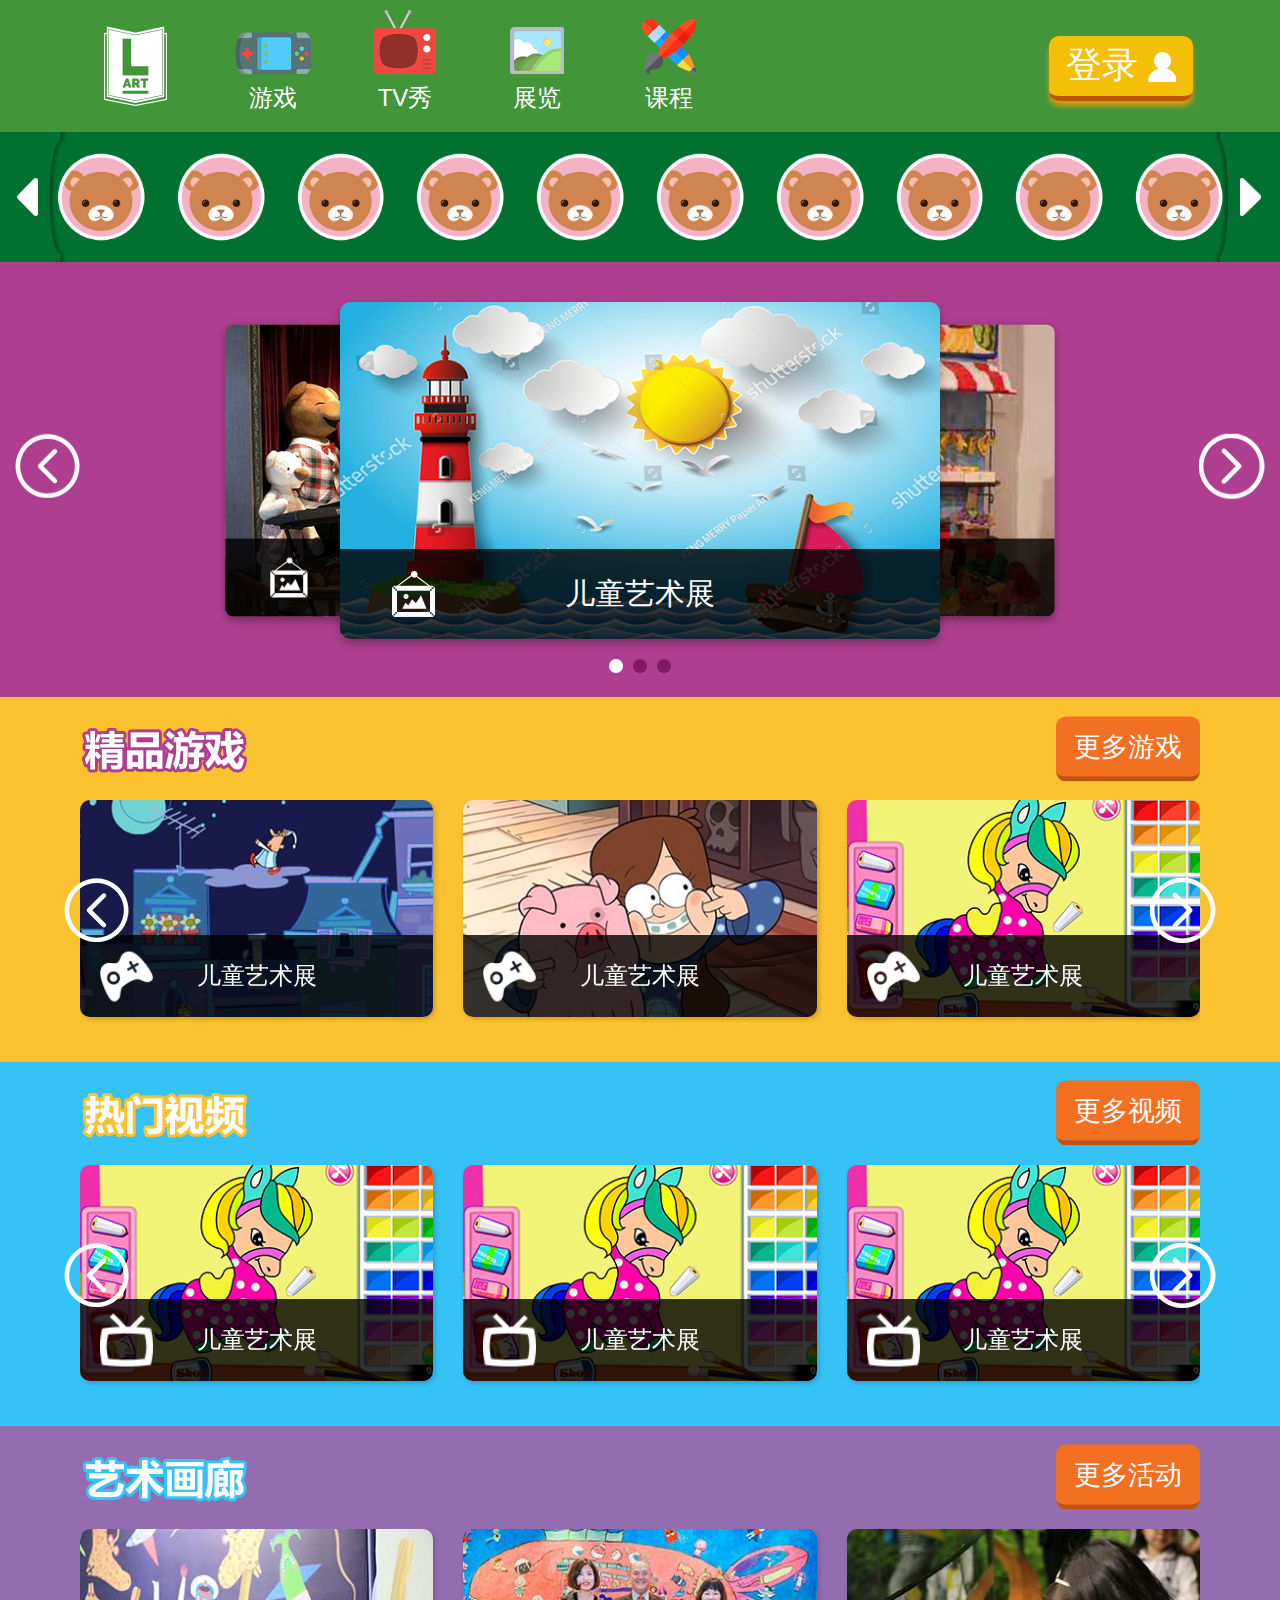
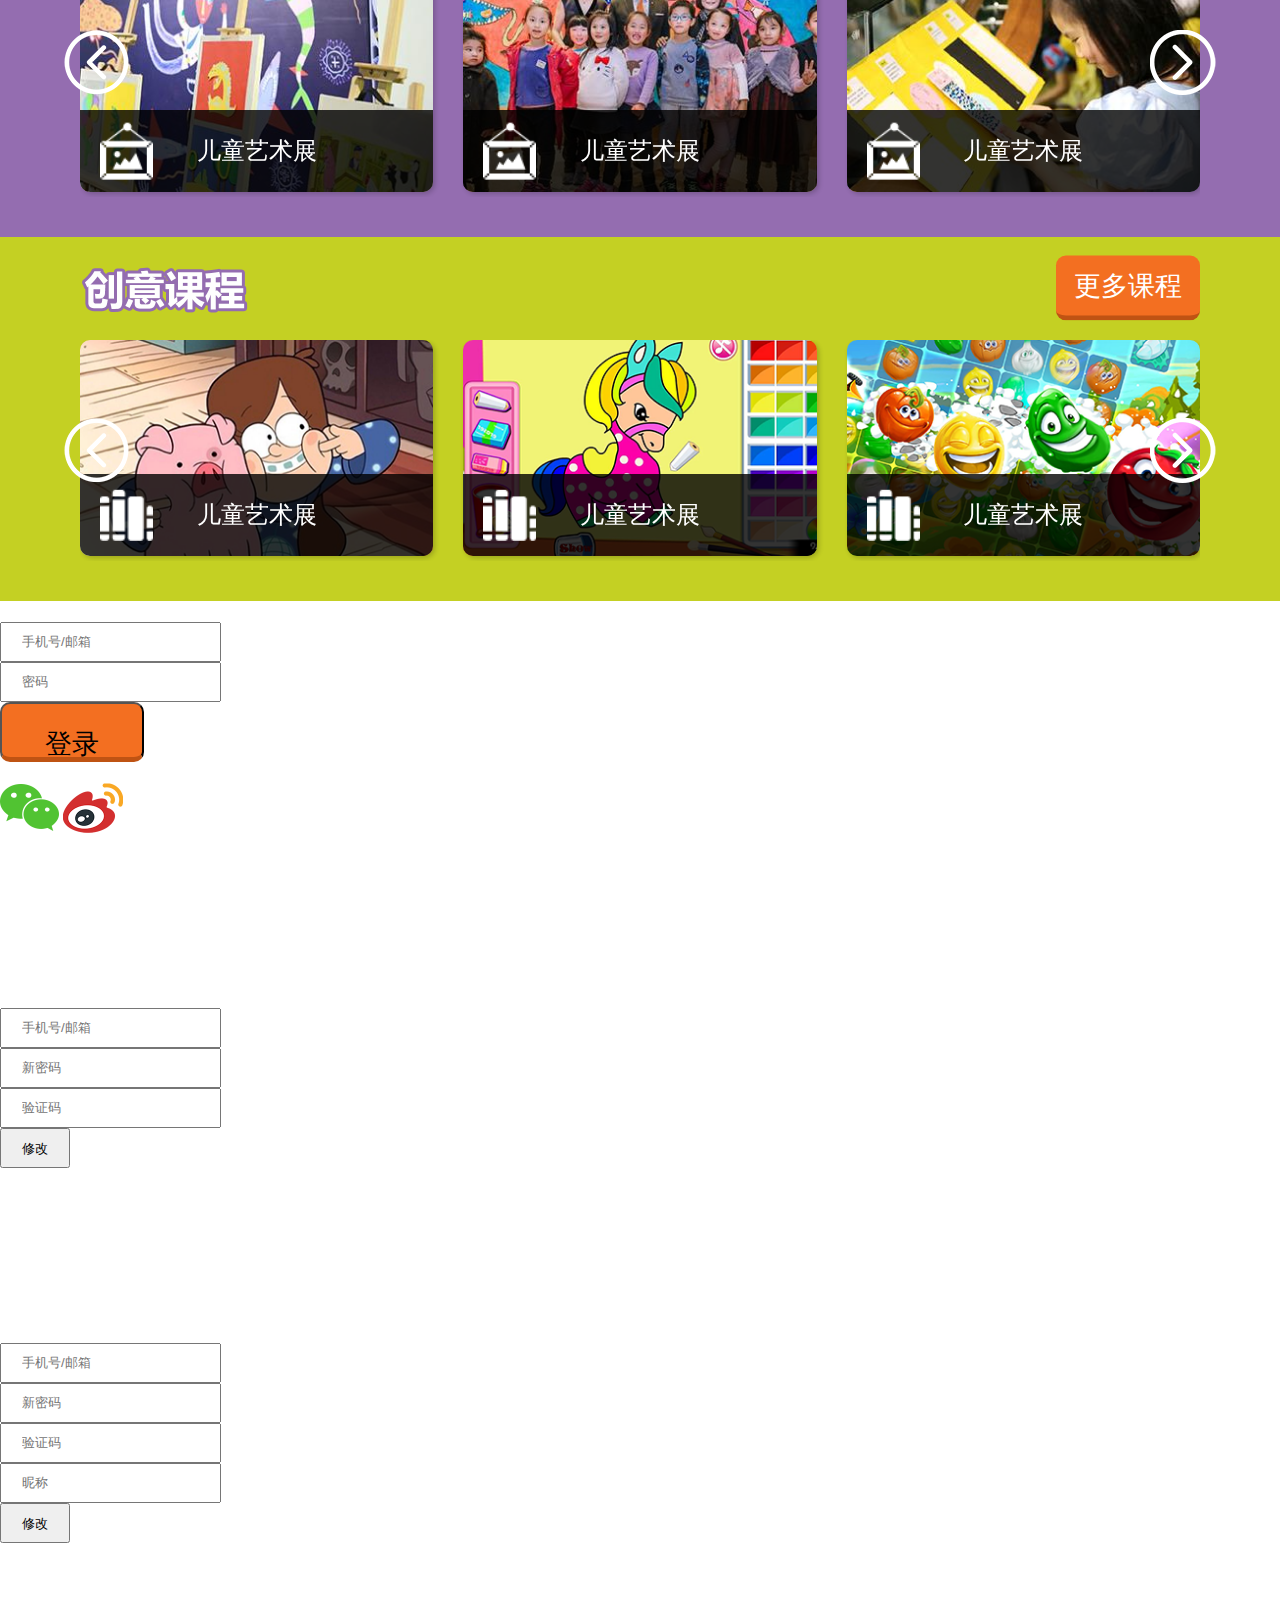
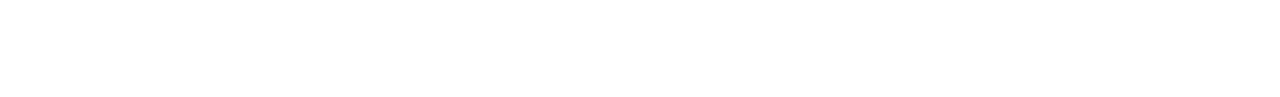
==== commit 9014c1a5: "注册登录页面" ====
--- a/index.html
+++ b/index.html
@@ -58,7 +58,7 @@
                 </ul>
             </div>
             <div class="login fr">
-                <a href="login.html" class="btn kids-btn login-btn">
+                <a class="btn kids-btn login-btn" id="login-btn">
                     <span>登录</span>
                     <i>
                         <img src="resource/child/images/login-user.png" alt="i-user">
@@ -476,19 +476,113 @@
     </div>
     <!--footer-->
     <div class="footer"></div>
+    <!--login iframe-->
+
+    <div class="kidsFrame login">
+        <div class="kids-form">
+            <div class="form-content">
+                <form class="login-form" action="#" method="post" onsubmit="return check()">
+                    <div class="title">已注册用户：</div>
+                    <div class="ipt-account">
+                        <input type="text" name="username" id="username" placeholder="手机号/邮箱">
+                    </div>
+                    <div class="ipt-psd">
+                        <input type="password" name="password" id="password" placeholder="密码">
+                    </div>
+                    <div class="login_btn">
+                        <input class="btn kids-btn login_btn" type="button" value="登录" onclick="check()">
+                    </div>
+                    <div class="Fpsd-login">
+                        <a id="forget-psd">忘记密码？</a>
+                        <a class="regiser-btn" id="register-btn"><span>或注册账号</span>&gt;&gt;</a>
+                    </div>
+                    <div class="three_account">
+                        <i class="wechat_icon" onclick="wxLogin()">
+                            <img src="./resource/child/images/i-wechat.png" alt="wx-icon">
+                        </i>
+                        <i class="weibo_icon" onclick="wbLogin()">
+                            <img src="./resource/child/images/i-weibo.png" alt="wb-icon">
+                        </i>
+                        <span>使用第三方账号登录</span>
+                    </div>
+                </form>
+                <!--close btn-->
+                <div class="md-close" data-dismiss="modal"></div>
+            </div>
+        </div>
+        <iframe src="about:blank" frameborder="0" scrolling="no"></iframe>
+    </div>
+
+    <div class="kidsFrame forget">
+        <div class="kids-form">
+            <div class="form-content">
+                <form class="login-form" action="#" method="post" onsubmit="return check()">
+                    <div class="title">忘记密码：</div>
+                    <div class="ipt-account">
+                        <input type="text" name="username" id="username" placeholder="手机号/邮箱">
+                    </div>
+                    <div class="ipt-psd">
+                        <input type="password" name="password" id="password" placeholder="新密码">
+                    </div>
+                    <div class="same-layout ipt-validate">
+                        <input type="text" class="v-code" name="v-code" id="validateCode" placeholder="验证码">
+                        <a class="getCode" onclick="getAuthCode()">获取验证码</a>
+                    </div>
+                    <div class="same-layout click-continue">
+                        <input class="continue_btn" type="button" onclick="check()" value="修改">
+                        <a class="goBack">返回</a>
+                    </div>
+                </form>
+                <!--close btn-->
+                <div class="md-close" data-dismiss="modal"></div>
+            </div>
+        </div>
+        <iframe src="about:blank" frameborder="0" scrolling="no"></iframe>
+    </div>
+
+    <div class="kidsFrame register">
+        <div class="kids-form">
+            <div class="form-content">
+                <form class="login-form" action="#" method="post" onsubmit="return check()">
+                    <div class="title">注册账号：</div>
+                    <div class="ipt-account">
+                        <input type="text" name="username" id="username" placeholder="手机号/邮箱">
+                    </div>
+                    <div class="ipt-psd">
+                        <input type="password" name="password" id="password" placeholder="新密码">
+                    </div>
+                    <div class="same-layout ipt-validate">
+                        <input type="text" class="v-code" name="v-code" id="validateCode" placeholder="验证码">
+                        <a class="getCode" onclick="getAuthCode()">获取验证码</a>
+                    </div>
+                    <div class="ipt-username">
+                        <input type="text" name="name" id="name" placeholder="昵称">
+                    </div>
+                    <div class="same-layout click-continue">
+                        <input class="continue_btn" type="button" onclick="check()" value="修改">
+                        <a class="goBack">返回</a>
+                    </div>
+                </form>
+                <!--close btn-->
+                <div class="md-close" data-dismiss="modal"></div>
+            </div>
+        </div>
+        <iframe src="about:blank" frameborder="0" scrolling="no"></iframe>
+    </div>
+
 </body>
 </html>
 
 <script type="text/javascript">
-   var bannerSwiper = new Swiper('.banner .swiper-container', {
+    var bannerSwiper = new Swiper('.banner .swiper-container', {
         watchSlidesProgress: true,
         slidesPerView: 'auto',
         centeredSlides: true,
         loop: true,
         loopedSlides: 3,
-           autoplay: {
-               delay: 5000,//1秒切换一次
-           },
+        autoplay: {
+            delay: 5000,//1秒切换一次
+        },
         navigation: {
             nextEl: '.bannerSwiper-button-next',
             prevEl: '.bannerSwiper-button-prev',
@@ -563,3 +657,24 @@
         },300)
     });
 </script>
+<script>
+    $('#login-btn').click(function () {
+        $('.login').addClass('show');
+    });
+    $('.md-close').click(function () {
+        $(this).parents('.kidsFrame').removeClass('show');
+    });
+    $('#forget-psd').click(function () {
+        $(this).parents('.kidsFrame').removeClass('show');
+        $('.forget').addClass('show');
+    });
+    $('#register-btn').click(function () {
+        $(this).parents('.kidsFrame').removeClass('show');
+        $('.register').addClass('show');
+    });
+    $('.goBack').click(function () {
+        $(this).parents('.kidsFrame').removeClass('show');
+        $('.login').addClass('show');
+    });
+
+</script>
--- a/resource/child/styles/css/common.css
+++ b/resource/child/styles/css/common.css
@@ -41,6 +41,7 @@
 a {
   color: #fff;
   text-decoration: none;
+  cursor: pointer;
 }
 a:hover {
   color: #fff;
@@ -270,7 +271,7 @@
   }
   .header .header-kids .navBar .logo {
     float: left;
-    margin: 26px 40px 0 40px;
+    margin: 26px 40px 0 0;
   }
   .header .header-kids .navBar .logo a {
     display: block;
@@ -309,7 +310,7 @@
     text-align: center;
   }
   .header .header-kids .login {
-    margin: 36px 23px 0 0;
+    margin: 36px 0 0 0;
   }
   .header .header-kids .login a {
     line-height: 57px;
@@ -369,6 +370,160 @@
   .kids-nav .swiper-container .page-Arrows .swiper-button-prev .i-arrows:active {
     background: url("../../images/left-angle-g.png");
   }
+  .kidsFrame {
+    display: none;
+    position: fixed;
+    top: 0;
+    left: 0;
+    height: 100%;
+    width: 100%;
+    z-index: 2000;
+    background: rgba(0, 0, 0, 0.5);
+  }
+  .kidsFrame .kids-form {
+    position: absolute;
+    top: 50%;
+    left: 50%;
+    width: 68%;
+    height: auto;
+    border-radius: 10px;
+    overflow: hidden;
+    background: #fff;
+    transform: translate(-50%, -50%);
+  }
+  .kidsFrame .kids-form .form-content .login-form {
+    padding: 40px;
+    background: #F3F3F4;
+    border-radius: 10px;
+  }
+  .kidsFrame .kids-form .form-content .login-form div {
+    margin-top: 46px;
+    font-size: 28px;
+    color: #A3A3A3;
+  }
+  .kidsFrame .kids-form .form-content .login-form div input {
+    width: 100%;
+    height: 80px;
+    padding: 20px 30px;
+    border: 2px solid #439539;
+    border-radius: 10px;
+    font-size: 28px;
+    color: #444443;
+    background: #fff;
+  }
+  .kidsFrame .kids-form .form-content .login-form div .login_btn {
+    background: #F36F21;
+    padding: 0;
+    border: 0;
+    color: #fff;
+    cursor: pointer;
+  }
+  .kidsFrame .kids-form .form-content .login-form .title {
+    margin-top: -8px;
+    font-size: 36px;
+    font-weight: bold;
+    color: #439539;
+  }
+  .kidsFrame .kids-form .form-content .login-form .ipt-account {
+    margin-top: 35px;
+  }
+  .kidsFrame .kids-form .form-content .login-form .same-layout input {
+    width: 48%;
+  }
+  .kidsFrame .kids-form .form-content .login-form .same-layout a {
+    float: right;
+    width: 48%;
+    display: block;
+    height: 80px;
+    line-height: 80px;
+    background: #8a5eb5;
+    text-align: center;
+    border-radius: 10px;
+    color: #fff;
+    box-sizing: border-box;
+  }
+  .kidsFrame .kids-form .form-content .login-form .same-layout .continue_btn {
+    background: #F36F21;
+    border: 0;
+    color: #fff;
+  }
+  .kidsFrame .kids-form .form-content .login-form .same-layout .goBack {
+    background: #fff;
+    border: 2px solid #F36F21;
+    color: #F36F21;
+  }
+  .kidsFrame .kids-form .form-content .login-form .Fpsd-login {
+    margin: 30px 0 44px 0;
+    height: 28px;
+  }
+  .kidsFrame .kids-form .form-content .login-form .Fpsd-login a {
+    height: 28px;
+    color: #A3A3A3;
+  }
+  .kidsFrame .kids-form .form-content .login-form .Fpsd-login .forget-psd {
+    float: left;
+    color: #A3A3A3;
+  }
+  .kidsFrame .kids-form .form-content .login-form .Fpsd-login .regiser-btn {
+    float: right;
+    color: #F36F21;
+  }
+  .kidsFrame .kids-form .form-content .login-form .Fpsd-login .regiser-btn span {
+    text-decoration: underline;
+  }
+  .kidsFrame .kids-form .form-content .login-form .three_account {
+    width: 320px;
+    margin: 0 auto;
+    padding-top: 38px;
+    text-align: center;
+    border-top: 2px solid #439539;
+    position: relative;
+  }
+  .kidsFrame .kids-form .form-content .login-form .three_account i {
+    display: inline-block;
+    cursor: pointer;
+  }
+  .kidsFrame .kids-form .form-content .login-form .three_account i img {
+    height: 50px;
+  }
+  .kidsFrame .kids-form .form-content .login-form .three_account .weibo_icon {
+    margin-left: 40px;
+  }
+  .kidsFrame .kids-form .form-content .login-form .three_account span {
+    position: absolute;
+    height: 28px;
+    top: -16px;
+    left: 50%;
+    padding: 0 10px;
+    line-height: 28px;
+    word-break: keep-all;
+    color: #439539;
+    font-size: 28px;
+    background: #F3F3F4;
+    transform: translateX(-50%);
+  }
+  .kidsFrame .kids-form .form-content .md-close {
+    position: absolute;
+    height: 60px;
+    width: 60px;
+    top: 12px;
+    right: 14px;
+    padding: 0;
+    cursor: pointer;
+    background: url('../../images/i-close.png') no-repeat center;
+  }
+  .kidsFrame iframe {
+    width: 100%;
+    height: 100%;
+    border: 0;
+    position: absolute;
+    left: 0;
+    top: 0;
+    visibility: hidden;
+  }
+  .show {
+    display: block;
+  }
 }
 @media (min-width: 768px) and (max-width: 850px) {
   .header .header-kids .navBar .nav-link li a .nav-icon {
--- a/resource/child/styles/css/index.css
+++ b/resource/child/styles/css/index.css
@@ -299,6 +299,7 @@
     box-shadow: 2px 2px 5px rgba(0, 0, 0, 0.2);
   }
   .category .scope .scope-slider .swiper-container .swiper-wrapper .swiper-slide a {
+    width: 100%;
     position: relative;
   }
   .category .scope .scope-slider .swiper-container .swiper-wrapper .swiper-slide a p.image img {
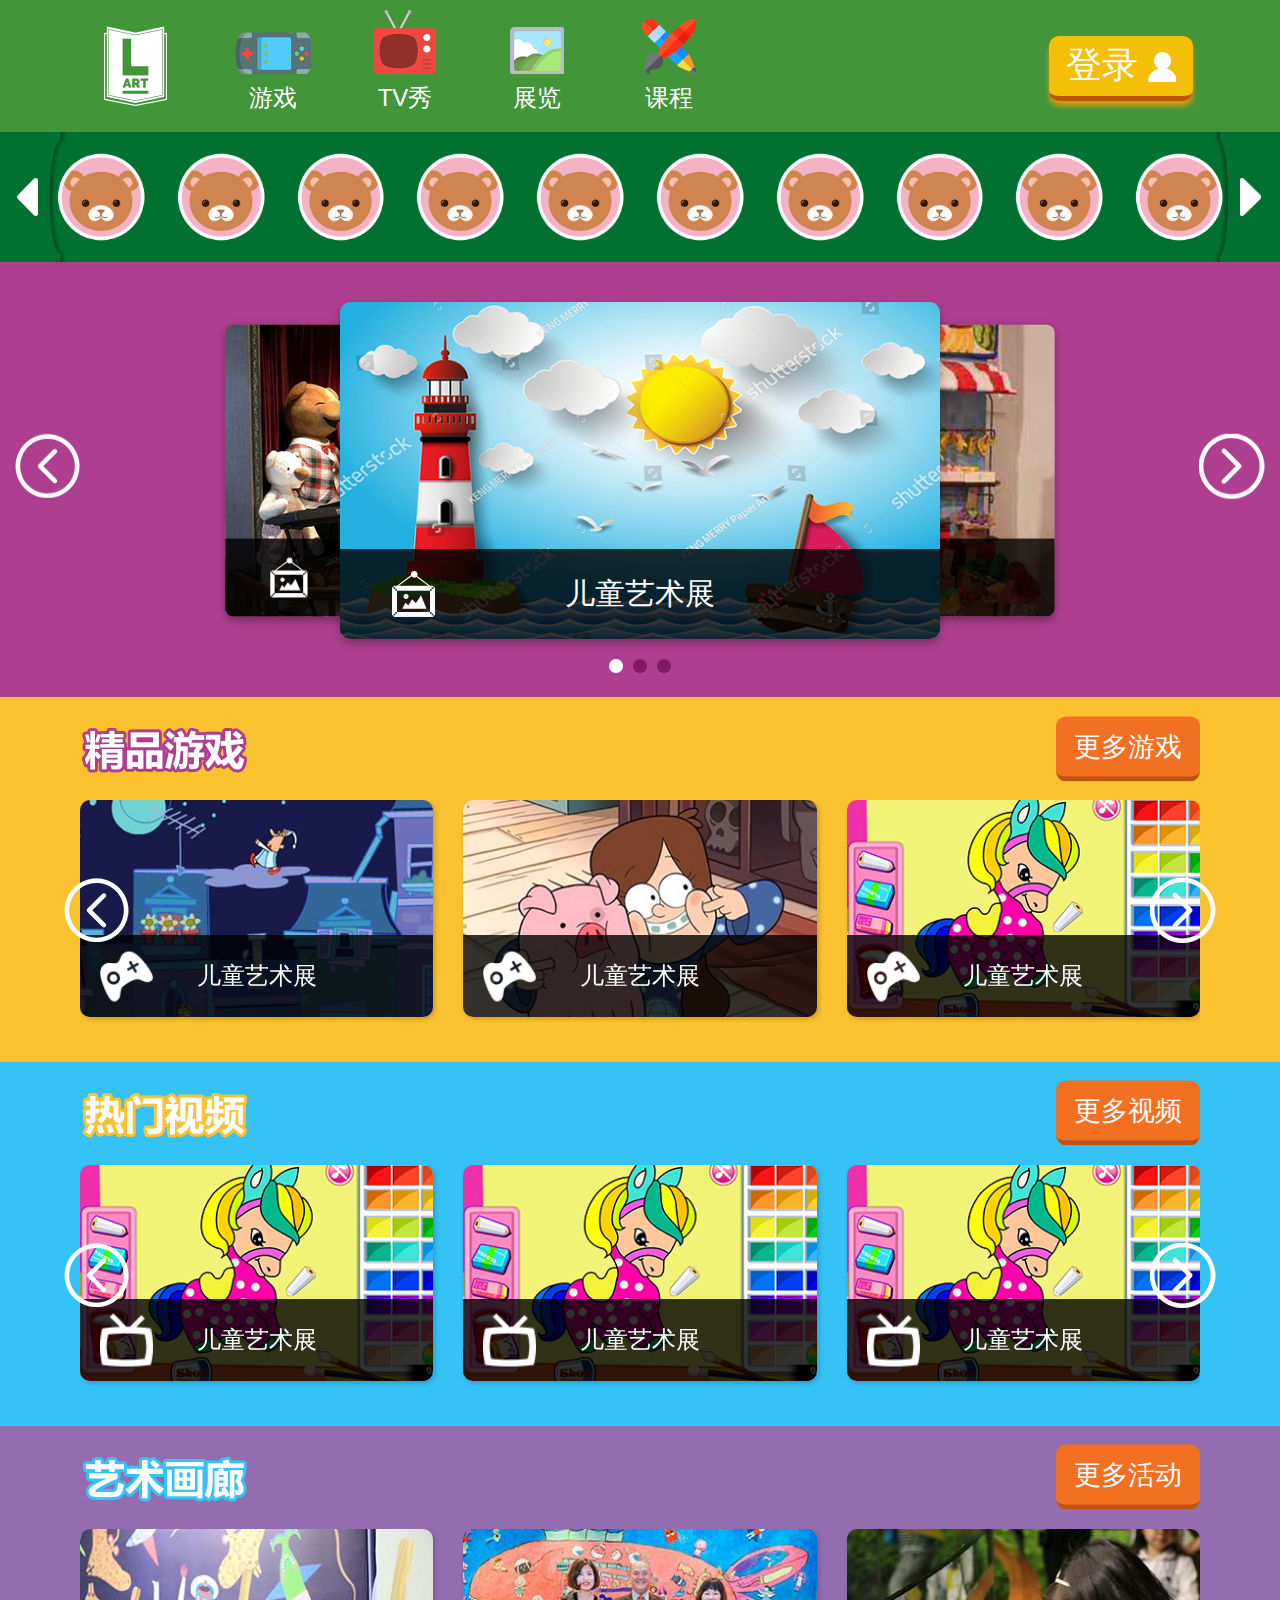
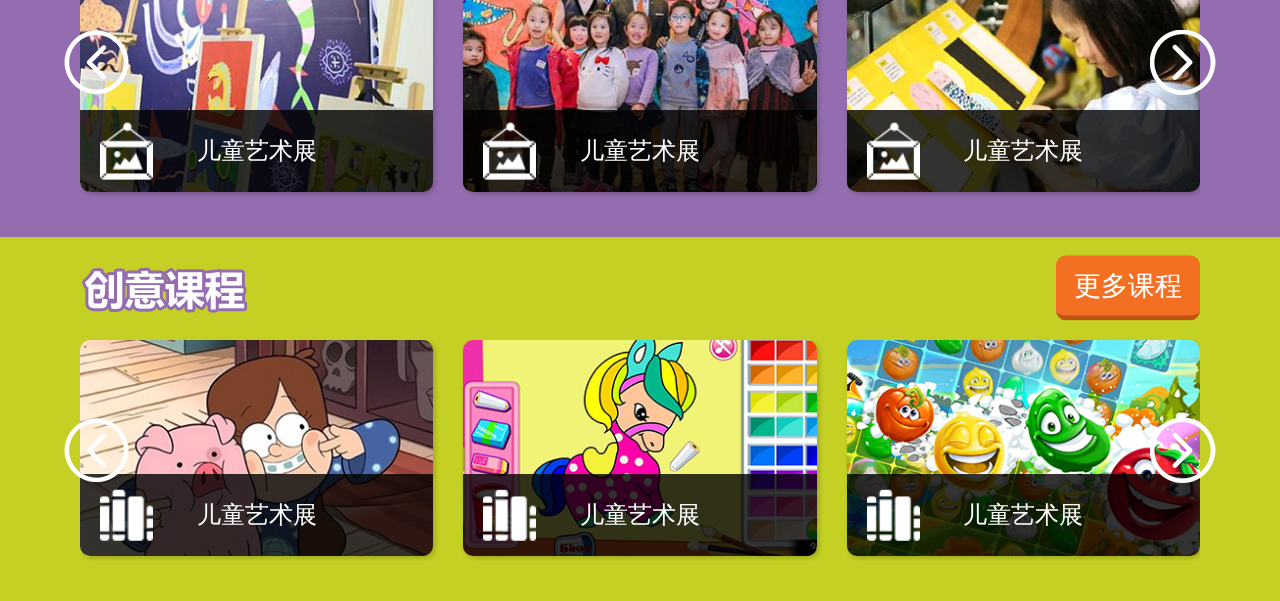
==== commit 1a73acc9: "注册登录页面" ====
--- a/index.html
+++ b/index.html
@@ -11,6 +11,7 @@
     <script src="resource/child/js/common/common.js"></script>
     <script src="resource/child/js/jquery.min.js"></script>
     <script src="resource/child/js/swiper.min.js"></script>
+    <script src="resource/child/js/jquery.validate.js"></script>
 </head>
 <body>
     <!--header-->
@@ -481,7 +482,7 @@
     <div class="kidsFrame login">
         <div class="kids-form">
             <div class="form-content">
-                <form class="login-form" action="#" method="post" onsubmit="return check()">
+                <form class="login-form" id="loginForm" action="#" method="post">
                     <div class="title">已注册用户：</div>
                     <div class="ipt-account">
                         <input type="text" name="username" id="username" placeholder="手机号/邮箱">
@@ -490,7 +491,7 @@
                         <input type="password" name="password" id="password" placeholder="密码">
                     </div>
                     <div class="login_btn">
-                        <input class="btn kids-btn login_btn" type="button" value="登录" onclick="check()">
+                        <input class="btn kids-btn login_btn" type="submit" value="登录">
                     </div>
                     <div class="Fpsd-login">
                         <a id="forget-psd">忘记密码？</a>
@@ -510,26 +511,25 @@
                 <div class="md-close" data-dismiss="modal"></div>
             </div>
         </div>
-        <iframe src="about:blank" frameborder="0" scrolling="no"></iframe>
     </div>
 
     <div class="kidsFrame forget">
         <div class="kids-form">
             <div class="form-content">
-                <form class="login-form" action="#" method="post" onsubmit="return check()">
+                <form class="login-form" id="forgetForm" action="#" method="post">
                     <div class="title">忘记密码：</div>
                     <div class="ipt-account">
-                        <input type="text" name="username" id="username" placeholder="手机号/邮箱">
+                        <input type="text" name="forgetUsername" id="forgetUsername" placeholder="手机号/邮箱">
                     </div>
                     <div class="ipt-psd">
-                        <input type="password" name="password" id="password" placeholder="新密码">
+                        <input type="password" name="forgetPassword" id="forgetPassword" placeholder="新密码">
                     </div>
                     <div class="same-layout ipt-validate">
-                        <input type="text" class="v-code" name="v-code" id="validateCode" placeholder="验证码">
-                        <a class="getCode" onclick="getAuthCode()">获取验证码</a>
+                        <input type="text" class="v-code" name="forgetValidateCode" id="forgetValidateCode" placeholder="验证码">
+                        <a class="getCode" onclick="getAuthCode(this)">获取验证码</a>
                     </div>
                     <div class="same-layout click-continue">
-                        <input class="continue_btn" type="button" onclick="check()" value="修改">
+                        <input class="continue_btn" type="submit" value="修改">
                         <a class="goBack">返回</a>
                     </div>
                 </form>
@@ -537,29 +537,28 @@
                 <div class="md-close" data-dismiss="modal"></div>
             </div>
         </div>
-        <iframe src="about:blank" frameborder="0" scrolling="no"></iframe>
     </div>
 
     <div class="kidsFrame register">
         <div class="kids-form">
             <div class="form-content">
-                <form class="login-form" action="#" method="post" onsubmit="return check()">
+                <form class="login-form" id="registerForm" action="#" method="post">
                     <div class="title">注册账号：</div>
                     <div class="ipt-account">
-                        <input type="text" name="username" id="username" placeholder="手机号/邮箱">
+                        <input type="text" name="registerUsername" id="registerUsername" placeholder="手机号/邮箱">
                     </div>
                     <div class="ipt-psd">
-                        <input type="password" name="password" id="password" placeholder="新密码">
+                        <input type="password" name="registerPassword" id="registerPassword" placeholder="新密码">
                     </div>
                     <div class="same-layout ipt-validate">
-                        <input type="text" class="v-code" name="v-code" id="validateCode" placeholder="验证码">
-                        <a class="getCode" onclick="getAuthCode()">获取验证码</a>
+                        <input type="text" class="v-code" name="registerValidateCode" id="registerValidateCode" placeholder="验证码">
+                        <a class="getCode" onclick="getAuthCode(this)">获取验证码</a>
                     </div>
                     <div class="ipt-username">
                         <input type="text" name="name" id="name" placeholder="昵称">
                     </div>
                     <div class="same-layout click-continue">
-                        <input class="continue_btn" type="button" onclick="check()" value="修改">
+                        <input class="continue_btn" type="submit" value="注册">
                         <a class="goBack">返回</a>
                     </div>
                 </form>
@@ -676,5 +675,149 @@
         $(this).parents('.kidsFrame').removeClass('show');
         $('.login').addClass('show');
     });
-
+    $("#loginForm").validate({
+        rules: {
+            username: {
+                required: true,
+                kidsUsername: true,
+            },
+            password: {
+                required: true,
+                kidsPassword: true,
+            },
+        },
+        messages: {
+            username: {
+                required: "用户名不能为空！",
+                kidsUsername: "请输入正确的手机号或邮箱！"
+            },
+            password: {
+                required: "密码不能为空！",
+                kidsPassword: "密码必须为6至18位字符！"
+            },
+        }
+    });
+    $("#forgetForm").validate({
+        rules: {
+            forgetUsername: {
+                required: true,
+                kidsUsername: true,
+            },
+            forgetPassword: {
+                required: true,
+                kidsPassword: true,
+            },
+            forgetValidateCode: {
+                required: true,
+            },
+        },
+        messages: {
+            forgetUsername: {
+                required: "用户名不能为空！",
+                kidsUsername: "请输入正确的手机号或邮箱！"
+            },
+            forgetPassword: {
+                required: "密码不能为空！",
+                kidsPassword: "密码必须为6至18位字符！"
+            },
+            forgetValidateCode:{
+                required: "验证码不能为空！",
+            },
+        }
+    });
+    $("#registerForm").validate({
+        rules: {
+            registerUsername: {
+                required: true,
+                kidsUsername: true,
+            },
+            registerPassword: {
+                required: true,
+                kidsPassword: true,
+            },
+            registerValidateCode: {
+                required: true,
+            },
+            name: {
+                required: true,
+                rangelength:[2,6],
+            },
+        },
+        messages: {
+            registerUsername: {
+                required: "用户名不能为空！",
+                kidsUsername: "请输入正确的手机号或邮箱！"
+            },
+            registerPassword: {
+                required: "密码不能为空！",
+                kidsPassword: "密码必须为6至18位字符！"
+            },
+            registerValidateCode:{
+                required: "验证码不能为空！",
+            },
+            name: {
+                required: "昵称不能为空！",
+                rangelength: "用户名为2至6位字符！"
+            },
+        }
+    });
+
+    $.validator.addMethod("kidsUsername", function(value, element) {
+        value=""+value;
+        if(value){
+            if((!Validate.isEmail(value))&&(!Validate.isPhone(value))){
+                return false;
+            }else{
+                return true;
+            }
+        }else{
+            return null;
+        }
+    });
+
+
+
+
+    $.validator.addMethod("kidsPassword", function(value, element) {
+        value=""+value;
+        if(value){
+            if(!Validate.isPassword(value)){
+                return false;
+            }else{
+                return true;
+            }
+        }else{
+            return null;
+        }
+    });
+    var Validate={
+        isPhone : function(contact){
+            var reg=/^((1[0-9]{2})|(15[0-9])|(18[0-9])|(17[0-9]))\d{8}$/;//手机号
+            return reg.test(contact);
+        },
+        isEmail: function(contact){
+            var reg=/^([a-zA-Z0-9_-])+@([a-zA-Z0-9_-])+(.[a-zA-Z0-9_-])+/;//邮箱
+            return reg.test(contact);
+        },
+        isPassword: function(password){
+            var regPassword = /^.{6,18}$/;
+            return regPassword.test(password);
+        },
+    };
+
+    function getAuthCode(_this) {
+
+        var _this=$(_this);
+        _this.html('重新获取 59s');
+        var num=10;
+        var cleanTime = setInterval(function () {
+            if (num==0) {
+                clearInterval(cleanTime);
+                _this.html('获取验证码').attr('onclick','getAuthCode(this)')
+            } else{
+                num--;
+                _this.html('重新获取 '+num+'s').attr('onclick','return false');
+            }
+        },1000);
+    }
 </script>
--- a/resource/child/styles/css/common.css
+++ b/resource/child/styles/css/common.css
@@ -248,6 +248,159 @@
   .kids-nav .swiper-container .page-Arrows .swiper-button-prev .i-arrows:active {
     background: url("../../images/left-angle-g.png");
   }
+  .kidsFrame {
+    display: none;
+    position: fixed;
+    top: 0;
+    left: 0;
+    height: 100%;
+    width: 100%;
+    z-index: 2000;
+    background: rgba(0, 0, 0, 0.5);
+  }
+  .kidsFrame .kids-form {
+    position: absolute;
+    top: 50%;
+    left: 50%;
+    width: 620px;
+    height: auto;
+    border-radius: 10px;
+    overflow: hidden;
+    background: #fff;
+    transform: translate(-50%, -50%);
+  }
+  .kidsFrame .kids-form .form-content .login-form {
+    padding: 40px;
+    background: #F3F3F4;
+    border-radius: 10px;
+  }
+  .kidsFrame .kids-form .form-content .login-form div {
+    margin-top: 46px;
+    font-size: 28px;
+    color: #A3A3A3;
+    position: relative;
+  }
+  .kidsFrame .kids-form .form-content .login-form div input {
+    width: 100%;
+    height: 80px;
+    padding: 20px 30px;
+    border: 2px solid #439539;
+    border-radius: 10px;
+    font-size: 28px;
+    color: #444443;
+    background: #fff;
+  }
+  .kidsFrame .kids-form .form-content .login-form div label {
+    position: absolute;
+    left: 20px;
+    bottom: -28px;
+    font-size: 18px;
+    color: orangered;
+  }
+  .kidsFrame .kids-form .form-content .login-form div .login_btn {
+    background: #F36F21;
+    padding: 0;
+    border: 0;
+    color: #fff;
+    cursor: pointer;
+  }
+  .kidsFrame .kids-form .form-content .login-form .title {
+    margin-top: -8px;
+    font-size: 36px;
+    font-weight: bold;
+    color: #439539;
+  }
+  .kidsFrame .kids-form .form-content .login-form .ipt-account {
+    margin-top: 35px;
+  }
+  .kidsFrame .kids-form .form-content .login-form .same-layout input {
+    width: 48%;
+  }
+  .kidsFrame .kids-form .form-content .login-form .same-layout a {
+    float: right;
+    width: 48%;
+    display: block;
+    height: 80px;
+    line-height: 80px;
+    background: #8a5eb5;
+    text-align: center;
+    border-radius: 10px;
+    color: #fff;
+    box-sizing: border-box;
+  }
+  .kidsFrame .kids-form .form-content .login-form .same-layout .continue_btn {
+    background: #F36F21;
+    border: 0;
+    color: #fff;
+  }
+  .kidsFrame .kids-form .form-content .login-form .same-layout .goBack {
+    background: #fff;
+    border: 2px solid #F36F21;
+    color: #F36F21;
+  }
+  .kidsFrame .kids-form .form-content .login-form .Fpsd-login {
+    margin: 30px 0 44px 0;
+    height: 28px;
+  }
+  .kidsFrame .kids-form .form-content .login-form .Fpsd-login a {
+    height: 28px;
+    color: #A3A3A3;
+  }
+  .kidsFrame .kids-form .form-content .login-form .Fpsd-login .forget-psd {
+    float: left;
+    color: #A3A3A3;
+  }
+  .kidsFrame .kids-form .form-content .login-form .Fpsd-login .regiser-btn {
+    float: right;
+    color: #F36F21;
+  }
+  .kidsFrame .kids-form .form-content .login-form .Fpsd-login .regiser-btn span {
+    text-decoration: underline;
+  }
+  .kidsFrame .kids-form .form-content .login-form .three_account {
+    width: 320px;
+    margin: 0 auto;
+    padding-top: 38px;
+    text-align: center;
+    border-top: 2px solid #439539;
+    position: relative;
+  }
+  .kidsFrame .kids-form .form-content .login-form .three_account i {
+    display: inline-block;
+    cursor: pointer;
+  }
+  .kidsFrame .kids-form .form-content .login-form .three_account i img {
+    height: 50px;
+  }
+  .kidsFrame .kids-form .form-content .login-form .three_account .weibo_icon {
+    margin-left: 40px;
+  }
+  .kidsFrame .kids-form .form-content .login-form .three_account span {
+    position: absolute;
+    height: 28px;
+    top: -16px;
+    left: 50%;
+    padding: 0 10px;
+    line-height: 28px;
+    word-break: keep-all;
+    color: #439539;
+    font-size: 28px;
+    background: #F3F3F4;
+    transform: translateX(-50%);
+  }
+  .kidsFrame .kids-form .form-content .md-close {
+    position: absolute;
+    height: 60px;
+    width: 60px;
+    top: 12px;
+    right: 14px;
+    padding: 0;
+    cursor: pointer;
+    background: url('../../images/i-close.png') no-repeat center;
+  }
+  .show {
+    display: block;
+  }
 }
 @media (min-width: 768px) and (max-width: 1024px) {
   a,
@@ -400,6 +553,7 @@
     margin-top: 46px;
     font-size: 28px;
     color: #A3A3A3;
+    position: relative;
   }
   .kidsFrame .kids-form .form-content .login-form div input {
     width: 100%;
@@ -410,6 +564,13 @@
     font-size: 28px;
     color: #444443;
     background: #fff;
+  }
+  .kidsFrame .kids-form .form-content .login-form div label {
+    position: absolute;
+    left: 20px;
+    bottom: -28px;
+    font-size: 18px;
+    color: orangered;
   }
   .kidsFrame .kids-form .form-content .login-form div .login_btn {
     background: #F36F21;
@@ -512,15 +673,6 @@
     cursor: pointer;
     background: url('../../images/i-close.png') no-repeat center;
   }
-  .kidsFrame iframe {
-    width: 100%;
-    height: 100%;
-    border: 0;
-    position: absolute;
-    left: 0;
-    top: 0;
-    visibility: hidden;
-  }
   .show {
     display: block;
   }
